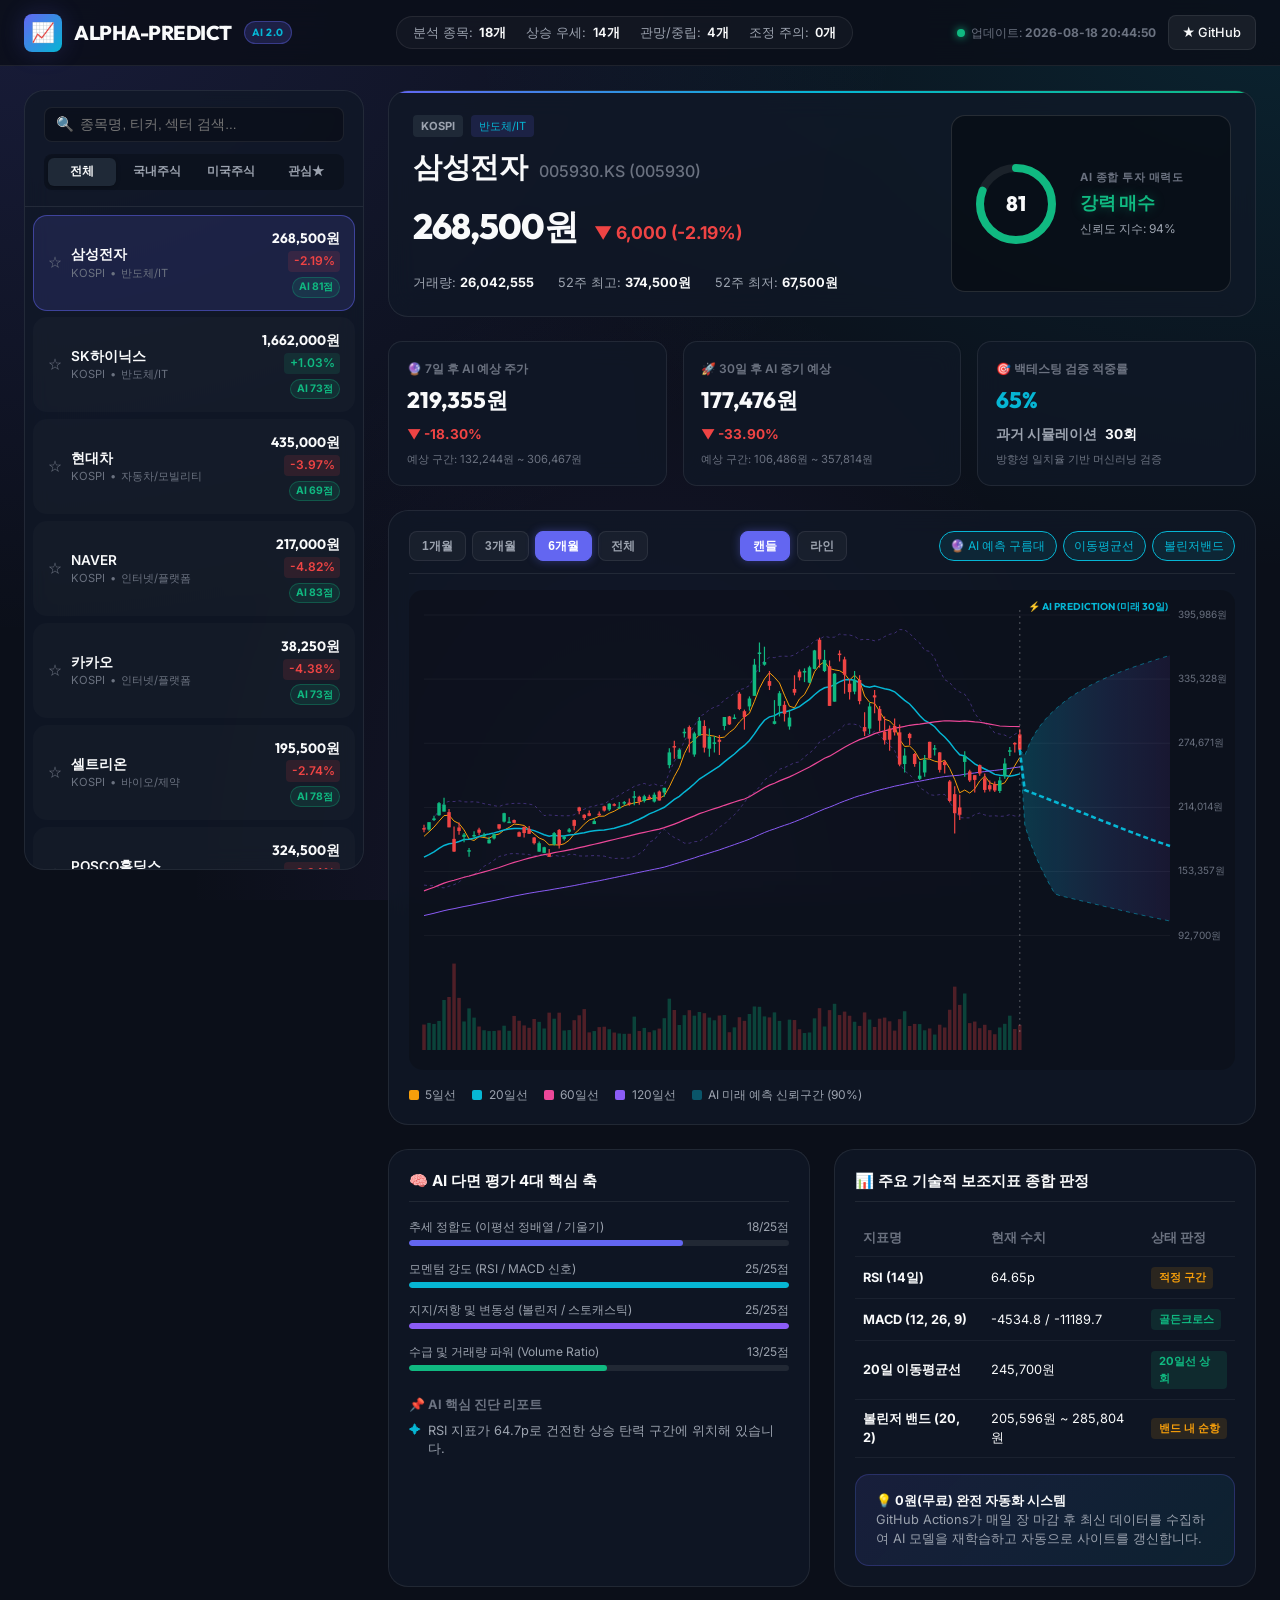
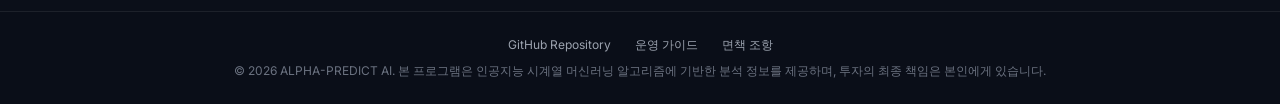
==== 주식예측프로그램/public/index.html @ bfdf91d2 "first commit" ====
<!DOCTYPE html>
<html lang="ko">
<head>
  <meta charset="UTF-8" />
  <meta name="viewport" content="width=device-width, initial-scale=1.0" />
  <title>ALPHA-PREDICT AI | 100% 무료 AI 주가 예측 대시보드</title>
  <meta name="description" content="0원으로 운영되는 인공지능 시계열 머신러닝 및 기술적 지표 융합 주가 예측 웹 플랫폼. 국내 대형주 및 미국 빅테크 종목의 미래 주가 경로와 투자 매력도 스코어를 실시간으로 확인하세요." />
  <meta name="keywords" content="주식예측, AI주식, 머신러닝주가예측, 주식투자, 삼성전자예측, 엔비디아예측, 기술적분석, RSI, MACD" />
  
  <!-- Open Graph Meta -->
  <meta property="og:title" content="ALPHA-PREDICT AI - AI 주가 예측 & 투자 분석 대시보드" />
  <meta property="og:description" content="시계열 머신러닝 알고리즘과 앙상블 기술적 지표로 분석하는 스마트 주가 예측" />
  <meta property="og:type" content="website" />

  <!-- Stylesheet -->
  <link rel="stylesheet" href="css/style.css" />
  <link rel="icon" href="data:image/svg+xml,<svg xmlns=%22http://www.w3.org/2000/svg%22 viewBox=%220 0 100 100%22><text y=%22.9em%22 font-size=%2290%22>📈</text></svg>">
</head>
<body>
  <div class="app-container">
    <!-- Navigation Bar -->
    <header class="navbar">
      <div class="nav-content">
        <a href="#" class="brand-logo">
          <div class="logo-icon">📈</div>
          <span>ALPHA-PREDICT</span>
          <span class="brand-badge">AI 2.0</span>
        </a>

        <!-- Market Overview Bar -->
        <div class="market-ticker-bar">
          <div class="stat-item">
            <span>분석 종목:</span>
            <strong id="statTotalAnalyzed">-개</strong>
          </div>
          <div class="stat-item">
            <span>상승 우세:</span>
            <strong id="statBullishCount" class="stat-bullish">-개</strong>
          </div>
          <div class="stat-item">
            <span>관망/중립:</span>
            <strong id="statNeutralCount" class="stat-neutral">-개</strong>
          </div>
          <div class="stat-item">
            <span>조정 주의:</span>
            <strong id="statBearishCount" class="stat-bearish">-개</strong>
          </div>
        </div>

        <div class="nav-actions">
          <div class="last-updated-badge">
            <span class="live-pulse"></span>
            <span>업데이트: <strong id="lastUpdatedTime">-</strong></span>
          </div>
          <a href="https://github.com" target="_blank" class="btn-github" id="githubLink">
            <span>★ GitHub</span>
          </a>
        </div>
      </div>
    </header>

    <!-- Main Content Area -->
    <main class="main-layout">
      <!-- Left Sidebar: Stock Selector & Watchlist -->
      <aside class="sidebar-panel">
        <div class="sidebar-header">
          <div class="search-wrapper">
            <span class="search-icon">🔍</span>
            <input type="text" id="stockSearchInput" class="search-input" placeholder="종목명, 티커, 섹터 검색..." />
          </div>
          <div class="market-tabs">
            <button class="tab-btn active" data-filter="ALL">전체</button>
            <button class="tab-btn" data-filter="KR">국내주식</button>
            <button class="tab-btn" data-filter="US">미국주식</button>
            <button class="tab-btn" data-filter="FAV">관심★</button>
          </div>
        </div>

        <!-- Stock List Items -->
        <div id="stockListContainer" class="stock-list">
          <div style="text-align:center; padding: 2rem; color: var(--text-muted); font-size: 0.8rem;">
            데이터를 불러오는 중...
          </div>
        </div>
      </aside>

      <!-- Right Main Dashboard Content -->
      <section class="content-area">
        <!-- 1. Stock Hero Card & AI Gauge -->
        <div class="stock-hero-card">
          <div class="hero-main-info">
            <div class="hero-badges">
              <span id="heroMarketTag" class="market-tag">KOSPI</span>
              <span id="heroCategoryTag" class="category-tag">반도체/IT</span>
            </div>
            <div class="hero-title-row">
              <h1 id="heroStockName" class="hero-title">삼성전자</h1>
              <span id="heroTicker" class="hero-ticker">005930.KS</span>
            </div>
            <div class="hero-price-row">
              <span id="heroPrice" class="hero-current-price">-원</span>
              <div id="heroDiff" class="hero-diff-badge bullish">
                <span>▲ 0 (0.00%)</span>
              </div>
            </div>
            <div class="hero-meta-stats">
              <span>거래량: <strong id="heroVol">-</strong></span>
              <span>52주 최고: <strong id="hero52wHigh">-</strong></span>
              <span>52주 최저: <strong id="hero52wLow">-</strong></span>
            </div>
          </div>

          <!-- AI Gauge Score -->
          <div class="hero-ai-score-card">
            <div class="score-circle-wrapper">
              <svg class="score-circle-svg" viewBox="0 0 80 80">
                <circle class="score-circle-bg" cx="40" cy="40" r="36" />
                <circle id="aiScoreCircleVal" class="score-circle-val" cx="40" cy="40" r="36" />
              </svg>
              <span id="aiScoreNumber" class="score-number">-</span>
            </div>
            <div class="ai-signal-info">
              <span class="ai-label">AI 종합 투자 매력도</span>
              <span id="aiSignalBadge" class="ai-signal-badge bullish">분석 중</span>
              <span id="aiConfidenceText" class="ai-confidence-text">신뢰도 지수: -%</span>
            </div>
          </div>
        </div>

        <!-- 2. Future Forecast Cards (7 Days & 30 Days) -->
        <div class="forecast-cards-row">
          <div class="forecast-card">
            <div class="forecast-card-title">
              <span>🔮 7일 후 AI 예상 주가</span>
            </div>
            <div id="forecast7dPrice" class="forecast-price">-</div>
            <div id="forecast7dPct" class="forecast-pct bullish">▲ +0.00%</div>
            <div id="forecast7dRange" class="forecast-range">예상 구간: - ~ -</div>
          </div>

          <div class="forecast-card">
            <div class="forecast-card-title">
              <span>🚀 30일 후 AI 중기 예상</span>
            </div>
            <div id="forecast30dPrice" class="forecast-price">-</div>
            <div id="forecast30dPct" class="forecast-pct bullish">▲ +0.00%</div>
            <div id="forecast30dRange" class="forecast-range">예상 구간: - ~ -</div>
          </div>

          <div class="forecast-card">
            <div class="forecast-card-title">
              <span>🎯 백테스팅 검증 적중률</span>
            </div>
            <div id="backtestAccuracy" class="forecast-price" style="color: var(--accent-cyan);">-</div>
            <div class="forecast-pct" style="color: var(--text-secondary);">
              과거 시뮬레이션 <strong id="backtestTests" style="color:var(--text-primary); margin-left:4px;">-회</strong>
            </div>
            <div class="forecast-range">방향성 일치율 기반 머신러닝 검증</div>
          </div>
        </div>

        <!-- 3. Interactive Chart Panel -->
        <div class="chart-card">
          <div class="chart-toolbar">
            <!-- Time Range -->
            <div class="chart-tool-group">
              <button class="tool-btn range-btn" data-range="1mo">1개월</button>
              <button class="tool-btn range-btn" data-range="3mo">3개월</button>
              <button class="tool-btn range-btn active" data-range="6mo">6개월</button>
              <button class="tool-btn range-btn" data-range="all">전체</button>
            </div>

            <!-- Chart Type (Candle / Line) -->
            <div class="chart-tool-group">
              <button class="tool-btn type-btn active" data-type="candle">캔들</button>
              <button class="tool-btn type-btn" data-type="line">라인</button>
            </div>

            <!-- Overlays -->
            <div class="chart-tool-group">
              <label class="toggle-chip active">
                <input type="checkbox" id="toggleForecast" checked />
                <span>🔮 AI 예측 구름대</span>
              </label>
              <label class="toggle-chip active">
                <input type="checkbox" id="toggleSMA" checked />
                <span>이동평균선</span>
              </label>
              <label class="toggle-chip active">
                <input type="checkbox" id="toggleBollinger" checked />
                <span>볼린저밴드</span>
              </label>
            </div>
          </div>

          <!-- Chart Canvas -->
          <div class="chart-canvas-wrapper">
            <div id="chartTooltip" class="chart-tooltip" style="display:none;"></div>
            <canvas id="mainChartCanvas"></canvas>
          </div>

          <!-- Chart Legend -->
          <div class="chart-legend">
            <div class="legend-item">
              <span class="legend-dot" style="background: #F59E0B;"></span>
              <span>5일선</span>
            </div>
            <div class="legend-item">
              <span class="legend-dot" style="background: #06B6D4;"></span>
              <span>20일선</span>
            </div>
            <div class="legend-item">
              <span class="legend-dot" style="background: #EC4899;"></span>
              <span>60일선</span>
            </div>
            <div class="legend-item">
              <span class="legend-dot" style="background: #8B5CF6;"></span>
              <span>120일선</span>
            </div>
            <div class="legend-item">
              <span class="legend-dot" style="background: rgba(6, 182, 212, 0.4);"></span>
              <span>AI 미래 예측 신뢰구간 (90%)</span>
            </div>
          </div>
        </div>

        <!-- 4. AI Deep Analysis & Indicator Matrix -->
        <div class="analysis-grid">
          <!-- Left: AI Score Breakdown & Key Takeaways -->
          <div class="analysis-card">
            <div class="analysis-card-header">
              <h3 class="analysis-title">
                <span>🧠 AI 다면 평가 4대 핵심 축</span>
              </h3>
            </div>
            
            <div class="score-breakdown-list">
              <div class="score-bar-item">
                <div class="score-bar-labels">
                  <span>추세 정합도 (이평선 정배열 / 기울기)</span>
                  <span id="scoreTrendVal">0/25점</span>
                </div>
                <div class="score-bar-track">
                  <div id="scoreTrendBar" class="score-bar-fill" style="width: 0%;"></div>
                </div>
              </div>

              <div class="score-bar-item">
                <div class="score-bar-labels">
                  <span>모멘텀 강도 (RSI / MACD 신호)</span>
                  <span id="scoreMomentumVal">0/25점</span>
                </div>
                <div class="score-bar-track">
                  <div id="scoreMomentumBar" class="score-bar-fill" style="width: 0%;"></div>
                </div>
              </div>

              <div class="score-bar-item">
                <div class="score-bar-labels">
                  <span>지지/저항 및 변동성 (볼린저 / 스토캐스틱)</span>
                  <span id="scoreSupportVal">0/25점</span>
                </div>
                <div class="score-bar-track">
                  <div id="scoreSupportBar" class="score-bar-fill" style="width: 0%;"></div>
                </div>
              </div>

              <div class="score-bar-item">
                <div class="score-bar-labels">
                  <span>수급 및 거래량 파워 (Volume Ratio)</span>
                  <span id="scoreVolumeVal">0/25점</span>
                </div>
                <div class="score-bar-track">
                  <div id="scoreVolumeBar" class="score-bar-fill" style="width: 0%;"></div>
                </div>
              </div>
            </div>

            <div style="margin-top: 0.5rem;">
              <h4 style="font-size:0.8rem; color:var(--text-muted); margin-bottom:0.5rem;">📌 AI 핵심 진단 리포트</h4>
              <ul id="aiReasonsList" class="reasons-list">
                <li>분석 데이터를 계산 중입니다...</li>
              </ul>
            </div>
          </div>

          <!-- Right: Technical Indicators Matrix -->
          <div class="analysis-card">
            <div class="analysis-card-header">
              <h3 class="analysis-title">
                <span>📊 주요 기술적 보조지표 종합 판정</span>
              </h3>
            </div>

            <table class="indicator-table">
              <thead>
                <tr>
                  <th>지표명</th>
                  <th>현재 수치</th>
                  <th>상태 판정</th>
                </tr>
              </thead>
              <tbody>
                <tr>
                  <td><strong>RSI (14일)</strong></td>
                  <td id="indRsiVal">-</td>
                  <td><span id="indRsiBadge" class="indicator-status-badge neutral">-</span></td>
                </tr>
                <tr>
                  <td><strong>MACD (12, 26, 9)</strong></td>
                  <td id="indMacdVal">-</td>
                  <td><span id="indMacdBadge" class="indicator-status-badge neutral">-</span></td>
                </tr>
                <tr>
                  <td><strong>20일 이동평균선</strong></td>
                  <td id="indSmaVal">-</td>
                  <td><span id="indSmaBadge" class="indicator-status-badge neutral">-</span></td>
                </tr>
                <tr>
                  <td><strong>볼린저 밴드 (20, 2)</strong></td>
                  <td id="indBbVal">-</td>
                  <td><span id="indBbBadge" class="indicator-status-badge neutral">-</span></td>
                </tr>
              </tbody>
            </table>

            <div class="backtest-banner">
              <div class="backtest-text">
                <strong>💡 0원(무료) 완전 자동화 시스템</strong><br />
                GitHub Actions가 매일 장 마감 후 최신 데이터를 수집하여 AI 모델을 재학습하고 자동으로 사이트를 갱신합니다.
              </div>
            </div>
          </div>
        </div>
      </section>
    </main>

    <!-- Footer -->
    <footer class="footer">
      <div class="footer-links">
        <a href="#github">GitHub Repository</a>
        <a href="#guide">운영 가이드</a>
        <a href="#disclaimer">면책 조항</a>
      </div>
      <p>© 2026 ALPHA-PREDICT AI. 본 프로그램은 인공지능 시계열 머신러닝 알고리즘에 기반한 분석 정보를 제공하며, 투자의 최종 책임은 본인에게 있습니다.</p>
    </footer>
  </div>

  <!-- Scripts -->
  <script src="js/chart_engine.js"></script>
  <script src="js/app.js"></script>
</body>
</html>
---- 주식예측프로그램/public/css/style.css ----
/* ==========================================================================
   ALPHA-PREDICT AI: Premium Financial Dark Theme & Glassmorphism Styles
   ========================================================================== */

@import url('https://fonts.googleapis.com/css2?family=Inter:wght@300;400;500;600;700;800&family=Outfit:wght@400;500;600;700;800&display=swap');

:root {
  --bg-main: #0B0F19;
  --bg-card: rgba(17, 24, 39, 0.75);
  --bg-card-hover: rgba(31, 41, 55, 0.85);
  --bg-card-solid: #111827;
  --bg-elevated: #1F2937;
  --bg-glass: rgba(15, 23, 42, 0.65);

  --border-color: rgba(255, 255, 255, 0.08);
  --border-focus: rgba(99, 102, 241, 0.5);
  --border-glass: rgba(255, 255, 255, 0.12);

  --text-primary: #F9FAFB;
  --text-secondary: #9CA3AF;
  --text-muted: #6B7280;

  --accent-primary: #6366F1;
  --accent-purple: #8B5CF6;
  --accent-cyan: #06B6D4;
  
  --color-bullish: #10B981;
  --color-bullish-bg: rgba(16, 185, 129, 0.12);
  --color-bullish-glow: rgba(16, 185, 129, 0.35);

  --color-bearish: #EF4444;
  --color-bearish-bg: rgba(239, 68, 68, 0.12);
  --color-bearish-glow: rgba(239, 68, 68, 0.35);

  --color-neutral: #F59E0B;
  --color-neutral-bg: rgba(245, 158, 11, 0.12);

  --shadow-sm: 0 2px 8px rgba(0, 0, 0, 0.4);
  --shadow-lg: 0 10px 30px -5px rgba(0, 0, 0, 0.7);
  --shadow-glow: 0 0 25px rgba(99, 102, 241, 0.2);

  --radius-sm: 8px;
  --radius-md: 14px;
  --radius-lg: 20px;
  --radius-full: 9999px;

  --font-sans: 'Inter', -apple-system, BlinkMacSystemFont, "Segoe UI", Roboto, sans-serif;
  --font-display: 'Outfit', var(--font-sans);
}

* {
  margin: 0;
  padding: 0;
  box-sizing: border-box;
}

body {
  background-color: var(--bg-main);
  background-image: 
    radial-gradient(at 0% 0%, rgba(99, 102, 241, 0.15) 0px, transparent 50%),
    radial-gradient(at 100% 0%, rgba(6, 182, 212, 0.12) 0px, transparent 45%),
    radial-gradient(at 50% 100%, rgba(139, 92, 246, 0.1) 0px, transparent 50%);
  background-attachment: fixed;
  color: var(--text-primary);
  font-family: var(--font-sans);
  line-height: 1.5;
  min-height: 100vh;
  -webkit-font-smoothing: antialiased;
  overflow-x: hidden;
}

/* Custom Scrollbar */
::-webkit-scrollbar {
  width: 6px;
  height: 6px;
}
::-webkit-scrollbar-track {
  background: var(--bg-main);
}
::-webkit-scrollbar-thumb {
  background: #374151;
  border-radius: 4px;
}
::-webkit-scrollbar-thumb:hover {
  background: #4B5563;
}

/* Layout */
.app-container {
  display: flex;
  flex-direction: column;
  min-height: 100vh;
}

/* Header */
.navbar {
  position: sticky;
  top: 0;
  z-index: 50;
  background: rgba(11, 15, 25, 0.85);
  backdrop-filter: blur(16px);
  border-bottom: 1px solid var(--border-color);
  padding: 0.85rem 1.5rem;
}

.nav-content {
  max-width: 1600px;
  margin: 0 auto;
  display: flex;
  align-items: center;
  justify-content: space-between;
  gap: 1.5rem;
}

.brand-logo {
  display: flex;
  align-items: center;
  gap: 0.75rem;
  text-decoration: none;
  color: var(--text-primary);
  font-family: var(--font-display);
  font-size: 1.25rem;
  font-weight: 800;
  letter-spacing: -0.5px;
}

.logo-icon {
  width: 38px;
  height: 38px;
  background: linear-gradient(135deg, var(--accent-primary), var(--accent-cyan));
  border-radius: var(--radius-sm);
  display: flex;
  align-items: center;
  justify-content: center;
  box-shadow: var(--shadow-glow);
  font-size: 1.2rem;
}

.brand-badge {
  font-size: 0.65rem;
  padding: 0.15rem 0.45rem;
  background: rgba(99, 102, 241, 0.2);
  color: var(--accent-cyan);
  border: 1px solid rgba(99, 102, 241, 0.4);
  border-radius: var(--radius-full);
  text-transform: uppercase;
  font-weight: 700;
  letter-spacing: 0.5px;
}

.market-ticker-bar {
  display: flex;
  align-items: center;
  gap: 1.25rem;
  background: rgba(255, 255, 255, 0.03);
  border: 1px solid var(--border-color);
  border-radius: var(--radius-full);
  padding: 0.35rem 1rem;
  font-size: 0.8rem;
}

.stat-item {
  display: flex;
  align-items: center;
  gap: 0.4rem;
  color: var(--text-secondary);
}
.stat-item strong {
  color: var(--text-primary);
}

.stat-bullish { color: var(--color-bullish); font-weight: 600; }
.stat-neutral { color: var(--color-neutral); font-weight: 600; }
.stat-bearish { color: var(--color-bearish); font-weight: 600; }

.nav-actions {
  display: flex;
  align-items: center;
  gap: 0.75rem;
}

.last-updated-badge {
  font-size: 0.75rem;
  color: var(--text-muted);
  display: flex;
  align-items: center;
  gap: 0.35rem;
}
.live-pulse {
  width: 8px;
  height: 8px;
  background-color: var(--color-bullish);
  border-radius: 50%;
  box-shadow: 0 0 8px var(--color-bullish);
  animation: pulse-glow 2s infinite;
}

@keyframes pulse-glow {
  0% { transform: scale(0.95); opacity: 0.8; }
  50% { transform: scale(1.3); opacity: 1; }
  100% { transform: scale(0.95); opacity: 0.8; }
}

.btn-github {
  display: flex;
  align-items: center;
  gap: 0.4rem;
  padding: 0.45rem 0.85rem;
  background: rgba(255, 255, 255, 0.06);
  border: 1px solid var(--border-color);
  border-radius: var(--radius-sm);
  color: var(--text-primary);
  font-size: 0.8rem;
  font-weight: 500;
  text-decoration: none;
  transition: all 0.2s ease;
}
.btn-github:hover {
  background: rgba(255, 255, 255, 0.12);
  border-color: rgba(255, 255, 255, 0.2);
}

/* Main Dashboard Grid */
.main-layout {
  flex: 1;
  max-width: 1600px;
  width: 100%;
  margin: 0 auto;
  padding: 1.5rem;
  display: grid;
  grid-template-columns: 340px 1fr;
  gap: 1.5rem;
}

/* Sidebar - Stock Selector */
.sidebar-panel {
  background: var(--bg-card);
  backdrop-filter: blur(12px);
  border: 1px solid var(--border-color);
  border-radius: var(--radius-lg);
  display: flex;
  flex-direction: column;
  overflow: hidden;
  height: calc(100vh - 120px);
  position: sticky;
  top: 85px;
}

.sidebar-header {
  padding: 1rem 1.2rem;
  border-bottom: 1px solid var(--border-color);
}

.search-wrapper {
  position: relative;
  margin-bottom: 0.75rem;
}
.search-icon {
  position: absolute;
  left: 0.75rem;
  top: 50%;
  transform: translateY(-50%);
  color: var(--text-muted);
  font-size: 0.9rem;
}
.search-input {
  width: 100%;
  padding: 0.55rem 0.75rem 0.55rem 2.2rem;
  background: rgba(0, 0, 0, 0.3);
  border: 1px solid var(--border-color);
  border-radius: var(--radius-sm);
  color: var(--text-primary);
  font-size: 0.85rem;
  outline: none;
  transition: border-color 0.2s;
}
.search-input:focus {
  border-color: var(--accent-primary);
}

.market-tabs {
  display: flex;
  gap: 0.4rem;
  background: rgba(0, 0, 0, 0.25);
  padding: 0.25rem;
  border-radius: var(--radius-sm);
}
.tab-btn {
  flex: 1;
  padding: 0.35rem 0;
  background: transparent;
  border: none;
  color: var(--text-secondary);
  font-size: 0.75rem;
  font-weight: 600;
  border-radius: 6px;
  cursor: pointer;
  transition: all 0.2s;
}
.tab-btn.active {
  background: var(--bg-elevated);
  color: var(--text-primary);
  box-shadow: 0 1px 4px rgba(0,0,0,0.3);
}

.stock-list {
  flex: 1;
  overflow-y: auto;
  padding: 0.5rem;
  display: flex;
  flex-direction: column;
  gap: 0.4rem;
}

.stock-item {
  display: flex;
  align-items: center;
  justify-content: space-between;
  padding: 0.75rem 0.85rem;
  border-radius: var(--radius-md);
  background: rgba(255, 255, 255, 0.02);
  border: 1px solid transparent;
  cursor: pointer;
  transition: all 0.2s ease;
}
.stock-item:hover {
  background: var(--bg-card-hover);
  border-color: var(--border-color);
}
.stock-item.active {
  background: rgba(99, 102, 241, 0.15);
  border-color: rgba(99, 102, 241, 0.5);
}

.stock-info-left {
  display: flex;
  align-items: center;
  gap: 0.6rem;
}
.fav-btn {
  background: transparent;
  border: none;
  color: var(--text-muted);
  cursor: pointer;
  font-size: 0.9rem;
  transition: color 0.15s;
}
.fav-btn.active {
  color: #FBBF24;
}

.stock-titles {
  display: flex;
  flex-direction: column;
}
.stock-name {
  font-size: 0.85rem;
  font-weight: 600;
  color: var(--text-primary);
}
.stock-meta-sub {
  font-size: 0.7rem;
  color: var(--text-muted);
  display: flex;
  gap: 0.3rem;
}

.stock-info-right {
  display: flex;
  flex-direction: column;
  align-items: flex-end;
  gap: 0.15rem;
}
.stock-price {
  font-size: 0.85rem;
  font-weight: 700;
  font-family: var(--font-display);
}
.stock-change {
  font-size: 0.75rem;
  font-weight: 600;
  padding: 0.1rem 0.35rem;
  border-radius: 4px;
}
.stock-change.bullish {
  color: var(--color-bullish);
  background: var(--color-bullish-bg);
}
.stock-change.bearish {
  color: var(--color-bearish);
  background: var(--color-bearish-bg);
}

.ai-score-pill {
  font-size: 0.65rem;
  font-weight: 700;
  padding: 0.1rem 0.4rem;
  border-radius: var(--radius-full);
  margin-top: 0.15rem;
}
.ai-score-pill.bullish {
  background: var(--color-bullish-bg);
  color: var(--color-bullish);
  border: 1px solid rgba(16, 185, 129, 0.3);
}
.ai-score-pill.neutral {
  background: var(--color-neutral-bg);
  color: var(--color-neutral);
  border: 1px solid rgba(245, 158, 11, 0.3);
}
.ai-score-pill.bearish {
  background: var(--color-bearish-bg);
  color: var(--color-bearish);
  border: 1px solid rgba(239, 68, 68, 0.3);
}

/* Content Area */
.content-area {
  display: flex;
  flex-direction: column;
  gap: 1.5rem;
}

/* Stock Hero Header Card */
.stock-hero-card {
  background: var(--bg-card);
  backdrop-filter: blur(14px);
  border: 1px solid var(--border-color);
  border-radius: var(--radius-lg);
  padding: 1.5rem;
  display: grid;
  grid-template-columns: 1fr auto;
  gap: 1.5rem;
  position: relative;
  overflow: hidden;
}
.stock-hero-card::before {
  content: '';
  position: absolute;
  top: 0;
  left: 0;
  right: 0;
  height: 2px;
  background: linear-gradient(90deg, var(--accent-primary), var(--accent-cyan), var(--color-bullish));
}

.hero-main-info {
  display: flex;
  flex-direction: column;
  gap: 0.5rem;
}
.hero-badges {
  display: flex;
  align-items: center;
  gap: 0.5rem;
}
.market-tag {
  font-size: 0.7rem;
  font-weight: 700;
  padding: 0.15rem 0.5rem;
  background: var(--bg-elevated);
  border-radius: 4px;
  color: var(--text-secondary);
}
.category-tag {
  font-size: 0.7rem;
  padding: 0.15rem 0.5rem;
  background: rgba(99, 102, 241, 0.15);
  color: var(--accent-cyan);
  border-radius: 4px;
}

.hero-title-row {
  display: flex;
  align-items: baseline;
  gap: 0.75rem;
}
.hero-title {
  font-size: 1.8rem;
  font-weight: 800;
  font-family: var(--font-display);
  letter-spacing: -0.5px;
}
.hero-ticker {
  font-size: 1rem;
  color: var(--text-muted);
  font-weight: 500;
}

.hero-price-row {
  display: flex;
  align-items: baseline;
  gap: 1rem;
  margin-top: 0.25rem;
}
.hero-current-price {
  font-size: 2.2rem;
  font-weight: 800;
  font-family: var(--font-display);
  letter-spacing: -1px;
}
.hero-diff-badge {
  font-size: 1.1rem;
  font-weight: 700;
  display: flex;
  align-items: center;
  gap: 0.3rem;
}
.hero-diff-badge.bullish { color: var(--color-bullish); }
.hero-diff-badge.bearish { color: var(--color-bearish); }

.hero-meta-stats {
  display: flex;
  gap: 1.5rem;
  margin-top: 0.75rem;
  font-size: 0.8rem;
  color: var(--text-secondary);
}
.hero-meta-stats span strong {
  color: var(--text-primary);
}

/* AI Score Highlight Gauge */
.hero-ai-score-card {
  display: flex;
  align-items: center;
  gap: 1.5rem;
  background: rgba(0, 0, 0, 0.35);
  border: 1px solid var(--border-glass);
  border-radius: var(--radius-md);
  padding: 1.25rem 1.5rem;
  min-width: 280px;
}

.score-circle-wrapper {
  position: relative;
  width: 80px;
  height: 80px;
  display: flex;
  align-items: center;
  justify-content: center;
}
.score-circle-svg {
  width: 100%;
  height: 100%;
  transform: rotate(-90deg);
}
.score-circle-bg {
  fill: none;
  stroke: rgba(255, 255, 255, 0.08);
  stroke-width: 8;
}
.score-circle-val {
  fill: none;
  stroke: var(--accent-primary);
  stroke-width: 8;
  stroke-linecap: round;
  stroke-dasharray: 226;
  stroke-dashoffset: 50;
  transition: stroke-dashoffset 1s ease, stroke 0.5s;
}
.score-number {
  position: absolute;
  font-size: 1.3rem;
  font-weight: 800;
  font-family: var(--font-display);
}

.ai-signal-info {
  display: flex;
  flex-direction: column;
  gap: 0.25rem;
}
.ai-label {
  font-size: 0.7rem;
  text-transform: uppercase;
  color: var(--text-muted);
  font-weight: 700;
  letter-spacing: 0.5px;
}
.ai-signal-badge {
  font-size: 1.1rem;
  font-weight: 800;
  font-family: var(--font-display);
}
.ai-signal-badge.bullish { color: var(--color-bullish); text-shadow: 0 0 12px var(--color-bullish-glow); }
.ai-signal-badge.neutral { color: var(--color-neutral); }
.ai-signal-badge.bearish { color: var(--color-bearish); text-shadow: 0 0 12px var(--color-bearish-glow); }

.ai-confidence-text {
  font-size: 0.75rem;
  color: var(--text-secondary);
}

/* Prediction Forecast Summary Cards */
.forecast-cards-row {
  display: grid;
  grid-template-columns: repeat(3, 1fr);
  gap: 1rem;
}

.forecast-card {
  background: var(--bg-card);
  backdrop-filter: blur(12px);
  border: 1px solid var(--border-color);
  border-radius: var(--radius-md);
  padding: 1.1rem;
  display: flex;
  flex-direction: column;
  gap: 0.4rem;
  transition: transform 0.2s, border-color 0.2s;
}
.forecast-card:hover {
  transform: translateY(-2px);
  border-color: rgba(99, 102, 241, 0.4);
}

.forecast-card-title {
  font-size: 0.75rem;
  color: var(--text-muted);
  font-weight: 600;
  text-transform: uppercase;
  display: flex;
  align-items: center;
  gap: 0.4rem;
}
.forecast-price {
  font-size: 1.4rem;
  font-weight: 800;
  font-family: var(--font-display);
}
.forecast-pct {
  font-size: 0.85rem;
  font-weight: 700;
  display: flex;
  align-items: center;
  gap: 0.25rem;
}
.forecast-pct.bullish { color: var(--color-bullish); }
.forecast-pct.bearish { color: var(--color-bearish); }
.forecast-range {
  font-size: 0.7rem;
  color: var(--text-muted);
}

/* Interactive Chart Container */
.chart-card {
  background: var(--bg-card);
  backdrop-filter: blur(12px);
  border: 1px solid var(--border-color);
  border-radius: var(--radius-lg);
  padding: 1.25rem;
  display: flex;
  flex-direction: column;
  gap: 1rem;
}

.chart-toolbar {
  display: flex;
  align-items: center;
  justify-content: space-between;
  flex-wrap: wrap;
  gap: 0.75rem;
  padding-bottom: 0.75rem;
  border-bottom: 1px solid var(--border-color);
}

.chart-tool-group {
  display: flex;
  align-items: center;
  gap: 0.4rem;
}

.tool-btn {
  padding: 0.35rem 0.75rem;
  background: rgba(255, 255, 255, 0.04);
  border: 1px solid var(--border-color);
  border-radius: var(--radius-sm);
  color: var(--text-secondary);
  font-size: 0.75rem;
  font-weight: 600;
  cursor: pointer;
  transition: all 0.15s ease;
}
.tool-btn:hover {
  background: rgba(255, 255, 255, 0.08);
  color: var(--text-primary);
}
.tool-btn.active {
  background: var(--accent-primary);
  border-color: var(--accent-primary);
  color: #fff;
  box-shadow: 0 0 10px rgba(99, 102, 241, 0.4);
}

.toggle-chip {
  display: flex;
  align-items: center;
  gap: 0.35rem;
  padding: 0.3rem 0.65rem;
  background: rgba(0, 0, 0, 0.3);
  border: 1px solid var(--border-color);
  border-radius: var(--radius-full);
  color: var(--text-secondary);
  font-size: 0.75rem;
  cursor: pointer;
  user-select: none;
  transition: all 0.2s;
}
.toggle-chip.active {
  border-color: var(--accent-cyan);
  color: var(--accent-cyan);
  background: rgba(6, 182, 212, 0.1);
}
.toggle-chip input {
  display: none;
}

/* Canvas Area */
.chart-canvas-wrapper {
  position: relative;
  width: 100%;
  height: 480px;
  background: rgba(0, 0, 0, 0.2);
  border-radius: var(--radius-md);
  overflow: hidden;
}

#mainChartCanvas {
  width: 100%;
  height: 100%;
  display: block;
}

.chart-tooltip {
  position: absolute;
  top: 15px;
  left: 15px;
  background: rgba(17, 24, 39, 0.9);
  backdrop-filter: blur(8px);
  border: 1px solid var(--border-glass);
  border-radius: var(--radius-sm);
  padding: 0.5rem 0.85rem;
  font-size: 0.75rem;
  pointer-events: none;
  display: flex;
  flex-wrap: wrap;
  gap: 0.75rem;
  color: var(--text-secondary);
  z-index: 10;
}
.chart-tooltip span strong {
  color: var(--text-primary);
}

.chart-legend {
  display: flex;
  flex-wrap: wrap;
  gap: 1rem;
  font-size: 0.75rem;
  color: var(--text-secondary);
}
.legend-item {
  display: flex;
  align-items: center;
  gap: 0.4rem;
}
.legend-dot {
  width: 10px;
  height: 10px;
  border-radius: 2px;
}

/* AI Deep Analysis & Indicator Grid */
.analysis-grid {
  display: grid;
  grid-template-columns: 1fr 1fr;
  gap: 1.5rem;
}

.analysis-card {
  background: var(--bg-card);
  backdrop-filter: blur(12px);
  border: 1px solid var(--border-color);
  border-radius: var(--radius-lg);
  padding: 1.25rem;
  display: flex;
  flex-direction: column;
  gap: 1rem;
}

.analysis-card-header {
  display: flex;
  align-items: center;
  justify-content: space-between;
  padding-bottom: 0.5rem;
  border-bottom: 1px solid var(--border-color);
}
.analysis-title {
  font-size: 0.95rem;
  font-weight: 700;
  display: flex;
  align-items: center;
  gap: 0.5rem;
}

/* Score Breakdown Bars */
.score-breakdown-list {
  display: flex;
  flex-direction: column;
  gap: 0.85rem;
}
.score-bar-item {
  display: flex;
  flex-direction: column;
  gap: 0.25rem;
}
.score-bar-labels {
  display: flex;
  justify-content: space-between;
  font-size: 0.75rem;
  color: var(--text-secondary);
}
.score-bar-track {
  height: 6px;
  background: rgba(255, 255, 255, 0.08);
  border-radius: var(--radius-full);
  overflow: hidden;
}
.score-bar-fill {
  height: 100%;
  border-radius: var(--radius-full);
  transition: width 0.8s ease;
}

/* Key Reasons List */
.reasons-list {
  list-style: none;
  display: flex;
  flex-direction: column;
  gap: 0.6rem;
}
.reasons-list li {
  font-size: 0.8rem;
  color: var(--text-secondary);
  line-height: 1.4;
  padding-left: 1.2rem;
  position: relative;
}
.reasons-list li::before {
  content: "✦";
  position: absolute;
  left: 0;
  color: var(--accent-cyan);
  font-size: 0.75rem;
}

/* Indicators Matrix Table */
.indicator-table {
  width: 100%;
  border-collapse: collapse;
  font-size: 0.8rem;
}
.indicator-table th, .indicator-table td {
  padding: 0.6rem 0.5rem;
  text-align: left;
  border-bottom: 1px solid rgba(255, 255, 255, 0.05);
}
.indicator-table th {
  color: var(--text-muted);
  font-weight: 600;
}
.indicator-status-badge {
  display: inline-block;
  padding: 0.15rem 0.45rem;
  border-radius: 4px;
  font-size: 0.7rem;
  font-weight: 700;
}
.indicator-status-badge.bullish {
  background: var(--color-bullish-bg);
  color: var(--color-bullish);
}
.indicator-status-badge.neutral {
  background: var(--color-neutral-bg);
  color: var(--color-neutral);
}
.indicator-status-badge.bearish {
  background: var(--color-bearish-bg);
  color: var(--color-bearish);
}

/* Backtesting Accuracy Banner */
.backtest-banner {
  background: linear-gradient(135deg, rgba(99, 102, 241, 0.12), rgba(6, 182, 212, 0.08));
  border: 1px solid rgba(99, 102, 241, 0.25);
  border-radius: var(--radius-md);
  padding: 1rem 1.25rem;
  display: flex;
  align-items: center;
  justify-content: space-between;
  gap: 1rem;
}
.backtest-text {
  font-size: 0.8rem;
  color: var(--text-secondary);
}
.backtest-text strong {
  color: var(--text-primary);
}
.backtest-metric {
  display: flex;
  align-items: baseline;
  gap: 0.4rem;
}
.backtest-metric-val {
  font-size: 1.5rem;
  font-weight: 800;
  font-family: var(--font-display);
  color: var(--accent-cyan);
}

/* Footer */
.footer {
  margin-top: auto;
  border-top: 1px solid var(--border-color);
  background: rgba(11, 15, 25, 0.9);
  padding: 1.5rem;
  text-align: center;
  font-size: 0.75rem;
  color: var(--text-muted);
}
.footer-links {
  display: flex;
  justify-content: center;
  gap: 1.5rem;
  margin-bottom: 0.5rem;
}
.footer-links a {
  color: var(--text-secondary);
  text-decoration: none;
  transition: color 0.2s;
}
.footer-links a:hover {
  color: var(--accent-cyan);
}

/* Responsive adjustments */
@media (max-width: 1100px) {
  .main-layout {
    grid-template-columns: 1fr;
  }
  .sidebar-panel {
    height: auto;
    position: static;
  }
  .stock-list {
    max-height: 240px;
  }
  .forecast-cards-row {
    grid-template-columns: 1fr;
  }
  .analysis-grid {
    grid-template-columns: 1fr;
  }
  .stock-hero-card {
    grid-template-columns: 1fr;
  }
}

@media (max-width: 640px) {
  .nav-content {
    flex-direction: column;
    align-items: flex-start;
    gap: 0.75rem;
  }
  .market-ticker-bar {
    width: 100%;
    justify-content: space-between;
  }
  .hero-current-price {
    font-size: 1.8rem;
  }
  .hero-ai-score-card {
    min-width: 100%;
  }
}
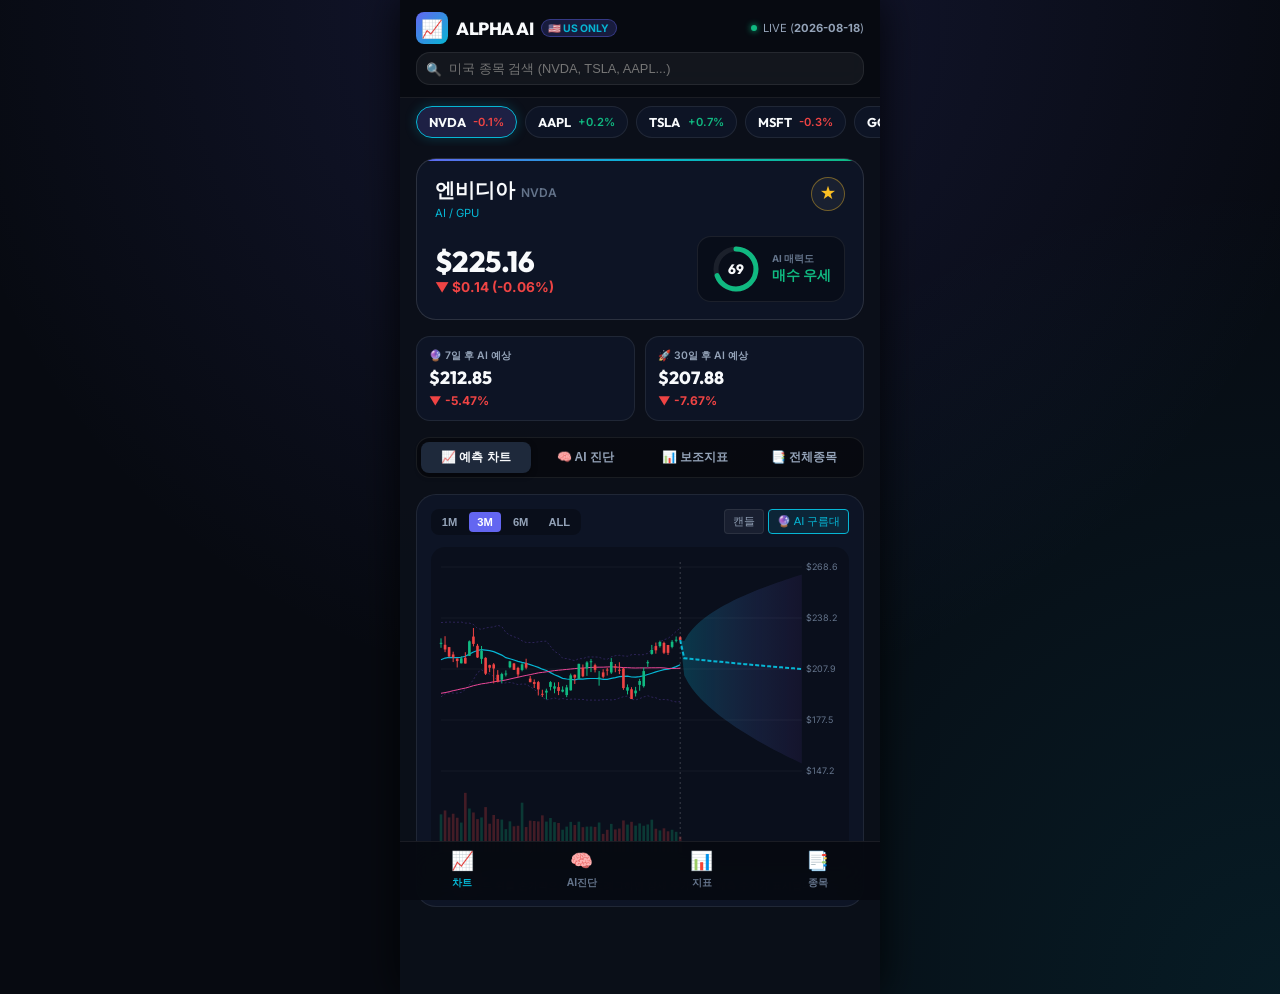
==== commit 124d0586: "feat: 모바일 전용 UI 개편 및 미국 주식 전용 구성 완료" ====
--- a/주식예측프로그램/public/index.html
+++ b/주식예측프로그램/public/index.html
@@ -2,351 +2,265 @@
 <html lang="ko">
 <head>
   <meta charset="UTF-8" />
-  <meta name="viewport" content="width=device-width, initial-scale=1.0" />
-  <title>ALPHA-PREDICT AI | 100% 무료 AI 주가 예측 대시보드</title>
-  <meta name="description" content="0원으로 운영되는 인공지능 시계열 머신러닝 및 기술적 지표 융합 주가 예측 웹 플랫폼. 국내 대형주 및 미국 빅테크 종목의 미래 주가 경로와 투자 매력도 스코어를 실시간으로 확인하세요." />
-  <meta name="keywords" content="주식예측, AI주식, 머신러닝주가예측, 주식투자, 삼성전자예측, 엔비디아예측, 기술적분석, RSI, MACD" />
+  <meta name="viewport" content="width=device-width, initial-scale=1.0, maximum-scale=1.0, user-scalable=no" />
+  <title>ALPHA-PREDICT AI | 모바일 미국 주식 AI 예측</title>
+  <meta name="description" content="0원으로 운영되는 미국 빅테크 및 AI 주식(NVDA, TSLA, AAPL 등) 시계열 머신러닝 주가 예측 모바일 대시보드" />
+  <meta name="theme-color" content="#070A11" />
   
-  <!-- Open Graph Meta -->
-  <meta property="og:title" content="ALPHA-PREDICT AI - AI 주가 예측 & 투자 분석 대시보드" />
-  <meta property="og:description" content="시계열 머신러닝 알고리즘과 앙상블 기술적 지표로 분석하는 스마트 주가 예측" />
-  <meta property="og:type" content="website" />
-
-  <!-- Stylesheet -->
   <link rel="stylesheet" href="css/style.css" />
-  <link rel="icon" href="data:image/svg+xml,<svg xmlns=%22http://www.w3.org/2000/svg%22 viewBox=%220 0 100 100%22><text y=%22.9em%22 font-size=%2290%22>📈</text></svg>">
+  <link rel="icon" href="data:image/svg+xml,<svg xmlns=%22http://www.w3.org/2000/svg%22 viewBox=%220 0 100 100%22><text y=%22.9em%22 font-size=%2290%22>🇺🇸</text></svg>">
 </head>
 <body>
-  <div class="app-container">
-    <!-- Navigation Bar -->
-    <header class="navbar">
-      <div class="nav-content">
-        <a href="#" class="brand-logo">
-          <div class="logo-icon">📈</div>
-          <span>ALPHA-PREDICT</span>
-          <span class="brand-badge">AI 2.0</span>
-        </a>
-
-        <!-- Market Overview Bar -->
-        <div class="market-ticker-bar">
-          <div class="stat-item">
-            <span>분석 종목:</span>
-            <strong id="statTotalAnalyzed">-개</strong>
-          </div>
-          <div class="stat-item">
-            <span>상승 우세:</span>
-            <strong id="statBullishCount" class="stat-bullish">-개</strong>
-          </div>
-          <div class="stat-item">
-            <span>관망/중립:</span>
-            <strong id="statNeutralCount" class="stat-neutral">-개</strong>
-          </div>
-          <div class="stat-item">
-            <span>조정 주의:</span>
-            <strong id="statBearishCount" class="stat-bearish">-개</strong>
-          </div>
-        </div>
-
-        <div class="nav-actions">
-          <div class="last-updated-badge">
-            <span class="live-pulse"></span>
-            <span>업데이트: <strong id="lastUpdatedTime">-</strong></span>
-          </div>
-          <a href="https://github.com" target="_blank" class="btn-github" id="githubLink">
-            <span>★ GitHub</span>
-          </a>
-        </div>
+  <div class="mobile-app-wrapper">
+    <!-- App Header -->
+    <header class="app-header">
+      <div class="header-top-row">
+        <div class="app-brand">
+          <div class="brand-icon">📈</div>
+          <span class="brand-title">ALPHA AI</span>
+          <span class="us-badge">🇺🇸 US ONLY</span>
+        </div>
+        <div class="header-status">
+          <span class="pulse-dot"></span>
+          <span>LIVE (<strong id="lastUpdatedTime">-</strong>)</span>
+        </div>
+      </div>
+
+      <!-- Quick Search -->
+      <div class="search-bar">
+        <span class="search-bar-icon">🔍</span>
+        <input type="text" id="searchInput" placeholder="미국 종목 검색 (NVDA, TSLA, AAPL...)" />
       </div>
     </header>
 
-    <!-- Main Content Area -->
-    <main class="main-layout">
-      <!-- Left Sidebar: Stock Selector & Watchlist -->
-      <aside class="sidebar-panel">
-        <div class="sidebar-header">
-          <div class="search-wrapper">
-            <span class="search-icon">🔍</span>
-            <input type="text" id="stockSearchInput" class="search-input" placeholder="종목명, 티커, 섹터 검색..." />
-          </div>
-          <div class="market-tabs">
-            <button class="tab-btn active" data-filter="ALL">전체</button>
-            <button class="tab-btn" data-filter="KR">국내주식</button>
-            <button class="tab-btn" data-filter="US">미국주식</button>
-            <button class="tab-btn" data-filter="FAV">관심★</button>
-          </div>
-        </div>
-
-        <!-- Stock List Items -->
-        <div id="stockListContainer" class="stock-list">
-          <div style="text-align:center; padding: 2rem; color: var(--text-muted); font-size: 0.8rem;">
-            데이터를 불러오는 중...
-          </div>
-        </div>
-      </aside>
-
-      <!-- Right Main Dashboard Content -->
-      <section class="content-area">
-        <!-- 1. Stock Hero Card & AI Gauge -->
-        <div class="stock-hero-card">
-          <div class="hero-main-info">
-            <div class="hero-badges">
-              <span id="heroMarketTag" class="market-tag">KOSPI</span>
-              <span id="heroCategoryTag" class="category-tag">반도체/IT</span>
-            </div>
-            <div class="hero-title-row">
-              <h1 id="heroStockName" class="hero-title">삼성전자</h1>
-              <span id="heroTicker" class="hero-ticker">005930.KS</span>
-            </div>
-            <div class="hero-price-row">
-              <span id="heroPrice" class="hero-current-price">-원</span>
-              <div id="heroDiff" class="hero-diff-badge bullish">
-                <span>▲ 0 (0.00%)</span>
-              </div>
-            </div>
-            <div class="hero-meta-stats">
-              <span>거래량: <strong id="heroVol">-</strong></span>
-              <span>52주 최고: <strong id="hero52wHigh">-</strong></span>
-              <span>52주 최저: <strong id="hero52wLow">-</strong></span>
-            </div>
-          </div>
-
-          <!-- AI Gauge Score -->
-          <div class="hero-ai-score-card">
-            <div class="score-circle-wrapper">
-              <svg class="score-circle-svg" viewBox="0 0 80 80">
-                <circle class="score-circle-bg" cx="40" cy="40" r="36" />
-                <circle id="aiScoreCircleVal" class="score-circle-val" cx="40" cy="40" r="36" />
+    <!-- Horizontal Swipeable Stock Selector Chips -->
+    <div id="stockChipsContainer" class="stock-chips-container">
+      <!-- Generated via JS -->
+    </div>
+
+    <!-- App Main Content -->
+    <main class="app-content">
+      <!-- 1. Hero Stock Card -->
+      <section class="mobile-hero-card">
+        <div class="hero-top-info">
+          <div class="hero-stock-meta">
+            <div class="hero-name-row">
+              <h2 id="heroStockName" class="hero-stock-name">엔비디아</h2>
+              <span id="heroTickerTag" class="hero-ticker-tag">NVDA</span>
+            </div>
+            <span id="heroCategoryLabel" class="hero-category-label">AI / GPU 반도체</span>
+          </div>
+          <button id="favToggleBtn" class="fav-toggle-btn" title="관심종목">★</button>
+        </div>
+
+        <div class="hero-price-gauge-row">
+          <!-- Price Block -->
+          <div class="price-block">
+            <span id="currentPriceVal" class="current-price-val">$0.00</span>
+            <div id="priceDiffBadge" class="price-diff-badge bullish">
+              <span>▲ +$0.00 (+0.00%)</span>
+            </div>
+          </div>
+
+          <!-- Compact AI Gauge -->
+          <div class="ai-gauge-compact">
+            <div class="gauge-svg-wrap">
+              <svg class="gauge-svg" viewBox="0 0 48 48">
+                <circle class="gauge-bg" cx="24" cy="24" r="20" />
+                <circle id="gaugeValCircle" class="gauge-fill" cx="24" cy="24" r="20" />
               </svg>
-              <span id="aiScoreNumber" class="score-number">-</span>
-            </div>
-            <div class="ai-signal-info">
-              <span class="ai-label">AI 종합 투자 매력도</span>
-              <span id="aiSignalBadge" class="ai-signal-badge bullish">분석 중</span>
-              <span id="aiConfidenceText" class="ai-confidence-text">신뢰도 지수: -%</span>
-            </div>
-          </div>
-        </div>
-
-        <!-- 2. Future Forecast Cards (7 Days & 30 Days) -->
-        <div class="forecast-cards-row">
-          <div class="forecast-card">
-            <div class="forecast-card-title">
-              <span>🔮 7일 후 AI 예상 주가</span>
-            </div>
-            <div id="forecast7dPrice" class="forecast-price">-</div>
-            <div id="forecast7dPct" class="forecast-pct bullish">▲ +0.00%</div>
-            <div id="forecast7dRange" class="forecast-range">예상 구간: - ~ -</div>
-          </div>
-
-          <div class="forecast-card">
-            <div class="forecast-card-title">
-              <span>🚀 30일 후 AI 중기 예상</span>
-            </div>
-            <div id="forecast30dPrice" class="forecast-price">-</div>
-            <div id="forecast30dPct" class="forecast-pct bullish">▲ +0.00%</div>
-            <div id="forecast30dRange" class="forecast-range">예상 구간: - ~ -</div>
-          </div>
-
-          <div class="forecast-card">
-            <div class="forecast-card-title">
-              <span>🎯 백테스팅 검증 적중률</span>
-            </div>
-            <div id="backtestAccuracy" class="forecast-price" style="color: var(--accent-cyan);">-</div>
-            <div class="forecast-pct" style="color: var(--text-secondary);">
-              과거 시뮬레이션 <strong id="backtestTests" style="color:var(--text-primary); margin-left:4px;">-회</strong>
-            </div>
-            <div class="forecast-range">방향성 일치율 기반 머신러닝 검증</div>
-          </div>
-        </div>
-
-        <!-- 3. Interactive Chart Panel -->
-        <div class="chart-card">
-          <div class="chart-toolbar">
-            <!-- Time Range -->
-            <div class="chart-tool-group">
-              <button class="tool-btn range-btn" data-range="1mo">1개월</button>
-              <button class="tool-btn range-btn" data-range="3mo">3개월</button>
-              <button class="tool-btn range-btn active" data-range="6mo">6개월</button>
-              <button class="tool-btn range-btn" data-range="all">전체</button>
-            </div>
-
-            <!-- Chart Type (Candle / Line) -->
-            <div class="chart-tool-group">
-              <button class="tool-btn type-btn active" data-type="candle">캔들</button>
-              <button class="tool-btn type-btn" data-type="line">라인</button>
-            </div>
-
-            <!-- Overlays -->
-            <div class="chart-tool-group">
-              <label class="toggle-chip active">
-                <input type="checkbox" id="toggleForecast" checked />
-                <span>🔮 AI 예측 구름대</span>
-              </label>
-              <label class="toggle-chip active">
-                <input type="checkbox" id="toggleSMA" checked />
-                <span>이동평균선</span>
-              </label>
-              <label class="toggle-chip active">
-                <input type="checkbox" id="toggleBollinger" checked />
-                <span>볼린저밴드</span>
-              </label>
-            </div>
-          </div>
-
-          <!-- Chart Canvas -->
-          <div class="chart-canvas-wrapper">
-            <div id="chartTooltip" class="chart-tooltip" style="display:none;"></div>
+              <span id="gaugeScoreText" class="gauge-text">0</span>
+            </div>
+            <div class="gauge-labels">
+              <span class="gauge-title">AI 매력도</span>
+              <span id="gaugeSignalText" class="gauge-signal bullish">분석 중</span>
+            </div>
+          </div>
+        </div>
+      </section>
+
+      <!-- 2. Quick Forecast 2-Col Grid -->
+      <div class="forecast-grid-mobile">
+        <div class="forecast-mini-card">
+          <span class="mini-card-title">🔮 7일 후 AI 예상</span>
+          <span id="forecast7dPrice" class="mini-card-price">$0.00</span>
+          <span id="forecast7dPct" class="mini-card-pct bullish">▲ +0.0%</span>
+        </div>
+        <div class="forecast-mini-card">
+          <span class="mini-card-title">🚀 30일 후 AI 예상</span>
+          <span id="forecast30dPrice" class="mini-card-price">$0.00</span>
+          <span id="forecast30dPct" class="mini-card-pct bullish">▲ +0.0%</span>
+        </div>
+      </div>
+
+      <!-- Segmented Navigation (Tabs) -->
+      <div class="segmented-nav">
+        <button class="seg-btn active" data-tab="chart">📈 예측 차트</button>
+        <button class="seg-btn" data-tab="analysis">🧠 AI 진단</button>
+        <button class="seg-btn" data-tab="indicators">📊 보조지표</button>
+        <button class="seg-btn" data-tab="list">📑 전체종목</button>
+      </div>
+
+      <!-- Tab 1: Interactive Chart Panel -->
+      <div id="tab-chart" class="tab-panel active">
+        <div class="mobile-chart-card">
+          <div class="chart-controls-row">
+            <div class="range-chips">
+              <button class="r-chip" data-range="1mo">1M</button>
+              <button class="r-chip active" data-range="3mo">3M</button>
+              <button class="r-chip" data-range="6mo">6M</button>
+              <button class="r-chip" data-range="all">ALL</button>
+            </div>
+
+            <div class="type-toggles">
+              <button id="toggleType" class="t-chip">캔들</button>
+              <button id="toggleForecast" class="t-chip active">🔮 AI 구름대</button>
+            </div>
+          </div>
+
+          <!-- Canvas Holder -->
+          <div class="canvas-holder">
+            <div id="touchTooltip" class="touch-tooltip" style="display:none;"></div>
             <canvas id="mainChartCanvas"></canvas>
           </div>
 
-          <!-- Chart Legend -->
-          <div class="chart-legend">
-            <div class="legend-item">
-              <span class="legend-dot" style="background: #F59E0B;"></span>
-              <span>5일선</span>
-            </div>
-            <div class="legend-item">
-              <span class="legend-dot" style="background: #06B6D4;"></span>
-              <span>20일선</span>
-            </div>
-            <div class="legend-item">
-              <span class="legend-dot" style="background: #EC4899;"></span>
-              <span>60일선</span>
-            </div>
-            <div class="legend-item">
-              <span class="legend-dot" style="background: #8B5CF6;"></span>
-              <span>120일선</span>
-            </div>
-            <div class="legend-item">
-              <span class="legend-dot" style="background: rgba(6, 182, 212, 0.4);"></span>
-              <span>AI 미래 예측 신뢰구간 (90%)</span>
-            </div>
-          </div>
-        </div>
-
-        <!-- 4. AI Deep Analysis & Indicator Matrix -->
-        <div class="analysis-grid">
-          <!-- Left: AI Score Breakdown & Key Takeaways -->
-          <div class="analysis-card">
-            <div class="analysis-card-header">
-              <h3 class="analysis-title">
-                <span>🧠 AI 다면 평가 4대 핵심 축</span>
-              </h3>
-            </div>
-            
-            <div class="score-breakdown-list">
-              <div class="score-bar-item">
-                <div class="score-bar-labels">
-                  <span>추세 정합도 (이평선 정배열 / 기울기)</span>
-                  <span id="scoreTrendVal">0/25점</span>
-                </div>
-                <div class="score-bar-track">
-                  <div id="scoreTrendBar" class="score-bar-fill" style="width: 0%;"></div>
-                </div>
-              </div>
-
-              <div class="score-bar-item">
-                <div class="score-bar-labels">
-                  <span>모멘텀 강도 (RSI / MACD 신호)</span>
-                  <span id="scoreMomentumVal">0/25점</span>
-                </div>
-                <div class="score-bar-track">
-                  <div id="scoreMomentumBar" class="score-bar-fill" style="width: 0%;"></div>
-                </div>
-              </div>
-
-              <div class="score-bar-item">
-                <div class="score-bar-labels">
-                  <span>지지/저항 및 변동성 (볼린저 / 스토캐스틱)</span>
-                  <span id="scoreSupportVal">0/25점</span>
-                </div>
-                <div class="score-bar-track">
-                  <div id="scoreSupportBar" class="score-bar-fill" style="width: 0%;"></div>
-                </div>
-              </div>
-
-              <div class="score-bar-item">
-                <div class="score-bar-labels">
-                  <span>수급 및 거래량 파워 (Volume Ratio)</span>
-                  <span id="scoreVolumeVal">0/25점</span>
-                </div>
-                <div class="score-bar-track">
-                  <div id="scoreVolumeBar" class="score-bar-fill" style="width: 0%;"></div>
-                </div>
-              </div>
-            </div>
-
-            <div style="margin-top: 0.5rem;">
-              <h4 style="font-size:0.8rem; color:var(--text-muted); margin-bottom:0.5rem;">📌 AI 핵심 진단 리포트</h4>
-              <ul id="aiReasonsList" class="reasons-list">
-                <li>분석 데이터를 계산 중입니다...</li>
-              </ul>
-            </div>
-          </div>
-
-          <!-- Right: Technical Indicators Matrix -->
-          <div class="analysis-card">
-            <div class="analysis-card-header">
-              <h3 class="analysis-title">
-                <span>📊 주요 기술적 보조지표 종합 판정</span>
-              </h3>
-            </div>
-
-            <table class="indicator-table">
-              <thead>
-                <tr>
-                  <th>지표명</th>
-                  <th>현재 수치</th>
-                  <th>상태 판정</th>
-                </tr>
-              </thead>
-              <tbody>
-                <tr>
-                  <td><strong>RSI (14일)</strong></td>
-                  <td id="indRsiVal">-</td>
-                  <td><span id="indRsiBadge" class="indicator-status-badge neutral">-</span></td>
-                </tr>
-                <tr>
-                  <td><strong>MACD (12, 26, 9)</strong></td>
-                  <td id="indMacdVal">-</td>
-                  <td><span id="indMacdBadge" class="indicator-status-badge neutral">-</span></td>
-                </tr>
-                <tr>
-                  <td><strong>20일 이동평균선</strong></td>
-                  <td id="indSmaVal">-</td>
-                  <td><span id="indSmaBadge" class="indicator-status-badge neutral">-</span></td>
-                </tr>
-                <tr>
-                  <td><strong>볼린저 밴드 (20, 2)</strong></td>
-                  <td id="indBbVal">-</td>
-                  <td><span id="indBbBadge" class="indicator-status-badge neutral">-</span></td>
-                </tr>
-              </tbody>
-            </table>
-
-            <div class="backtest-banner">
-              <div class="backtest-text">
-                <strong>💡 0원(무료) 완전 자동화 시스템</strong><br />
-                GitHub Actions가 매일 장 마감 후 최신 데이터를 수집하여 AI 모델을 재학습하고 자동으로 사이트를 갱신합니다.
-              </div>
-            </div>
-          </div>
-        </div>
-      </section>
+          <div style="font-size: 0.65rem; color: var(--text-dim); text-align: center;">
+            💡 차트 위를 손가락으로 터치 드래그하면 상세 주가와 AI 예측 수치가 표시됩니다.
+          </div>
+        </div>
+      </div>
+
+      <!-- Tab 2: AI Deep Analysis Panel -->
+      <div id="tab-analysis" class="tab-panel">
+        <div class="panel-card">
+          <div class="panel-card-title">
+            <span>🧠 AI 4대 평가 점수 (100점 만점)</span>
+          </div>
+
+          <div style="display: flex; flex-direction: column; gap: 0.6rem;">
+            <div class="score-row">
+              <div class="score-row-labels">
+                <span>추세 정합도 (이평선 정배열)</span>
+                <span id="scoreTrendVal">0/25점</span>
+              </div>
+              <div class="score-track"><div id="scoreTrendBar" class="score-fill" style="width:0%;"></div></div>
+            </div>
+
+            <div class="score-row">
+              <div class="score-row-labels">
+                <span>모멘텀 강도 (RSI / MACD 반등)</span>
+                <span id="scoreMomentumVal">0/25점</span>
+              </div>
+              <div class="score-track"><div id="scoreMomentumBar" class="score-fill" style="width:0%;"></div></div>
+            </div>
+
+            <div class="score-row">
+              <div class="score-row-labels">
+                <span>지지/저항 (볼린저 밴드 / 스토캐스틱)</span>
+                <span id="scoreSupportVal">0/25점</span>
+              </div>
+              <div class="score-track"><div id="scoreSupportBar" class="score-fill" style="width:0%;"></div></div>
+            </div>
+
+            <div class="score-row">
+              <div class="score-row-labels">
+                <span>수급 파워 (Volume Ratio)</span>
+                <span id="scoreVolumeVal">0/25점</span>
+              </div>
+              <div class="score-track"><div id="scoreVolumeBar" class="score-fill" style="width:0%;"></div></div>
+            </div>
+          </div>
+        </div>
+
+        <div class="panel-card">
+          <div class="panel-card-title">
+            <span>📌 AI 실시간 종합 리포트</span>
+          </div>
+          <ul id="aiTakeawaysList" class="ai-takeaways">
+            <li>분석 계산 중...</li>
+          </ul>
+        </div>
+      </div>
+
+      <!-- Tab 3: Technical Indicators Matrix -->
+      <div id="tab-indicators" class="tab-panel">
+        <div class="panel-card">
+          <div class="panel-card-title">
+            <span>📊 기술적 지표 진단 표</span>
+          </div>
+
+          <table class="mobile-table">
+            <thead>
+              <tr>
+                <th>지표</th>
+                <th>현재값</th>
+                <th>상태</th>
+              </tr>
+            </thead>
+            <tbody>
+              <tr>
+                <td><strong>RSI (14)</strong></td>
+                <td id="indRsiVal">-</td>
+                <td><span id="indRsiBadge" class="badge-status neutral">-</span></td>
+              </tr>
+              <tr>
+                <td><strong>MACD</strong></td>
+                <td id="indMacdVal">-</td>
+                <td><span id="indMacdBadge" class="badge-status neutral">-</span></td>
+              </tr>
+              <tr>
+                <td><strong>20일선</strong></td>
+                <td id="indSmaVal">-</td>
+                <td><span id="indSmaBadge" class="badge-status neutral">-</span></td>
+              </tr>
+              <tr>
+                <td><strong>볼린저</strong></td>
+                <td id="indBbVal">-</td>
+                <td><span id="indBbBadge" class="badge-status neutral">-</span></td>
+              </tr>
+            </tbody>
+          </table>
+        </div>
+
+        <div class="panel-card" style="background: rgba(99, 102, 241, 0.1); border-color: rgba(99, 102, 241, 0.3);">
+          <div style="font-size:0.75rem; color: var(--text-sub);">
+            🎯 과거 7일 후 예측 적중률: <strong id="backtestAccuracy" style="color:var(--accent-cyan); font-size:0.9rem;">-</strong>
+          </div>
+        </div>
+      </div>
+
+      <!-- Tab 4: All US Stocks List -->
+      <div id="tab-list" class="tab-panel">
+        <div class="panel-card-title" style="margin-bottom:0.4rem; font-size:0.8rem;">
+          <span>🇺🇸 미국 주요 종목 순위</span>
+        </div>
+        <div id="allStocksListContainer" class="all-stocks-list">
+          <!-- Generated via JS -->
+        </div>
+      </div>
     </main>
 
-    <!-- Footer -->
-    <footer class="footer">
-      <div class="footer-links">
-        <a href="#github">GitHub Repository</a>
-        <a href="#guide">운영 가이드</a>
-        <a href="#disclaimer">면책 조항</a>
-      </div>
-      <p>© 2026 ALPHA-PREDICT AI. 본 프로그램은 인공지능 시계열 머신러닝 알고리즘에 기반한 분석 정보를 제공하며, 투자의 최종 책임은 본인에게 있습니다.</p>
-    </footer>
+    <!-- Fixed Bottom Navigation Bar -->
+    <nav class="bottom-nav">
+      <button class="nav-tab-item active" data-target="chart">
+        <span class="nav-tab-icon">📈</span>
+        <span>차트</span>
+      </button>
+      <button class="nav-tab-item" data-target="analysis">
+        <span class="nav-tab-icon">🧠</span>
+        <span>AI진단</span>
+      </button>
+      <button class="nav-tab-item" data-target="indicators">
+        <span class="nav-tab-icon">📊</span>
+        <span>지표</span>
+      </button>
+      <button class="nav-tab-item" data-target="list">
+        <span class="nav-tab-icon">📑</span>
+        <span>종목</span>
+      </button>
+    </nav>
   </div>
 
-  <!-- Scripts -->
   <script src="js/chart_engine.js"></script>
   <script src="js/app.js"></script>
 </body>
--- a/주식예측프로그램/public/css/style.css
+++ b/주식예측프로그램/public/css/style.css
@@ -1,43 +1,33 @@
 /* ==========================================================================
-   ALPHA-PREDICT AI: Premium Financial Dark Theme & Glassmorphism Styles
+   ALPHA-PREDICT AI: Mobile-First Premium App Theme (US Stocks Exclusive)
    ========================================================================== */
 
-@import url('https://fonts.googleapis.com/css2?family=Inter:wght@300;400;500;600;700;800&family=Outfit:wght@400;500;600;700;800&display=swap');
+@import url('https://fonts.googleapis.com/css2?family=Inter:wght@400;500;600;700;800&family=Outfit:wght@500;600;700;800&display=swap');
 
 :root {
-  --bg-main: #0B0F19;
-  --bg-card: rgba(17, 24, 39, 0.75);
-  --bg-card-hover: rgba(31, 41, 55, 0.85);
-  --bg-card-solid: #111827;
-  --bg-elevated: #1F2937;
-  --bg-glass: rgba(15, 23, 42, 0.65);
+  --bg-app: #070A11;
+  --bg-card: rgba(15, 23, 42, 0.75);
+  --bg-card-elevated: #1E293B;
+  --bg-glass: rgba(30, 41, 59, 0.5);
 
   --border-color: rgba(255, 255, 255, 0.08);
-  --border-focus: rgba(99, 102, 241, 0.5);
+  --border-active: #6366F1;
   --border-glass: rgba(255, 255, 255, 0.12);
 
-  --text-primary: #F9FAFB;
-  --text-secondary: #9CA3AF;
-  --text-muted: #6B7280;
-
-  --accent-primary: #6366F1;
+  --text-main: #F8FAFC;
+  --text-sub: #94A3B8;
+  --text-dim: #64748B;
+
+  --accent-blue: #6366F1;
   --accent-purple: #8B5CF6;
   --accent-cyan: #06B6D4;
-  
-  --color-bullish: #10B981;
-  --color-bullish-bg: rgba(16, 185, 129, 0.12);
-  --color-bullish-glow: rgba(16, 185, 129, 0.35);
-
-  --color-bearish: #EF4444;
-  --color-bearish-bg: rgba(239, 68, 68, 0.12);
-  --color-bearish-glow: rgba(239, 68, 68, 0.35);
-
-  --color-neutral: #F59E0B;
-  --color-neutral-bg: rgba(245, 158, 11, 0.12);
-
-  --shadow-sm: 0 2px 8px rgba(0, 0, 0, 0.4);
-  --shadow-lg: 0 10px 30px -5px rgba(0, 0, 0, 0.7);
-  --shadow-glow: 0 0 25px rgba(99, 102, 241, 0.2);
+
+  --bullish: #10B981;
+  --bullish-bg: rgba(16, 185, 129, 0.12);
+  --bearish: #EF4444;
+  --bearish-bg: rgba(239, 68, 68, 0.12);
+  --neutral: #F59E0B;
+  --neutral-bg: rgba(245, 158, 11, 0.12);
 
   --radius-sm: 8px;
   --radius-md: 14px;
@@ -52,936 +42,646 @@
   margin: 0;
   padding: 0;
   box-sizing: border-box;
+  -webkit-tap-highlight-color: transparent;
 }
 
 body {
-  background-color: var(--bg-main);
+  background-color: var(--bg-app);
   background-image: 
-    radial-gradient(at 0% 0%, rgba(99, 102, 241, 0.15) 0px, transparent 50%),
-    radial-gradient(at 100% 0%, rgba(6, 182, 212, 0.12) 0px, transparent 45%),
-    radial-gradient(at 50% 100%, rgba(139, 92, 246, 0.1) 0px, transparent 50%);
-  background-attachment: fixed;
-  color: var(--text-primary);
+    radial-gradient(circle at 50% 0%, rgba(99, 102, 241, 0.15) 0%, transparent 60%),
+    radial-gradient(circle at 100% 100%, rgba(6, 182, 212, 0.1) 0%, transparent 50%);
+  color: var(--text-main);
   font-family: var(--font-sans);
-  line-height: 1.5;
   min-height: 100vh;
-  -webkit-font-smoothing: antialiased;
+  display: flex;
+  justify-content: center;
   overflow-x: hidden;
 }
 
-/* Custom Scrollbar */
-::-webkit-scrollbar {
-  width: 6px;
-  height: 6px;
-}
-::-webkit-scrollbar-track {
-  background: var(--bg-main);
-}
-::-webkit-scrollbar-thumb {
-  background: #374151;
-  border-radius: 4px;
-}
-::-webkit-scrollbar-thumb:hover {
-  background: #4B5563;
-}
-
-/* Layout */
-.app-container {
-  display: flex;
-  flex-direction: column;
+/* Mobile Screen Container (Native App Feel) */
+.mobile-app-wrapper {
+  width: 100%;
+  max-width: 480px;
   min-height: 100vh;
-}
-
-/* Header */
-.navbar {
+  background: rgba(11, 15, 25, 0.95);
+  display: flex;
+  flex-direction: column;
+  box-shadow: 0 0 40px rgba(0, 0, 0, 0.8);
+  position: relative;
+  padding-bottom: 75px; /* Bottom Nav space */
+}
+
+/* Mobile App Header */
+.app-header {
   position: sticky;
   top: 0;
   z-index: 50;
-  background: rgba(11, 15, 25, 0.85);
+  background: rgba(7, 10, 17, 0.9);
   backdrop-filter: blur(16px);
   border-bottom: 1px solid var(--border-color);
-  padding: 0.85rem 1.5rem;
-}
-
-.nav-content {
-  max-width: 1600px;
-  margin: 0 auto;
+  padding: 0.75rem 1rem;
+  display: flex;
+  flex-direction: column;
+  gap: 0.5rem;
+}
+
+.header-top-row {
   display: flex;
   align-items: center;
   justify-content: space-between;
-  gap: 1.5rem;
-}
-
-.brand-logo {
-  display: flex;
-  align-items: center;
-  gap: 0.75rem;
-  text-decoration: none;
-  color: var(--text-primary);
+}
+
+.app-brand {
+  display: flex;
+  align-items: center;
+  gap: 0.5rem;
+}
+.brand-icon {
+  width: 32px;
+  height: 32px;
+  background: linear-gradient(135deg, var(--accent-blue), var(--accent-cyan));
+  border-radius: var(--radius-sm);
+  display: flex;
+  align-items: center;
+  justify-content: center;
+  font-size: 1.1rem;
+}
+.brand-title {
   font-family: var(--font-display);
-  font-size: 1.25rem;
+  font-size: 1.1rem;
   font-weight: 800;
   letter-spacing: -0.5px;
 }
-
-.logo-icon {
-  width: 38px;
-  height: 38px;
-  background: linear-gradient(135deg, var(--accent-primary), var(--accent-cyan));
-  border-radius: var(--radius-sm);
-  display: flex;
-  align-items: center;
-  justify-content: center;
-  box-shadow: var(--shadow-glow);
-  font-size: 1.2rem;
-}
-
-.brand-badge {
+.us-badge {
   font-size: 0.65rem;
-  padding: 0.15rem 0.45rem;
+  padding: 0.1rem 0.4rem;
   background: rgba(99, 102, 241, 0.2);
   color: var(--accent-cyan);
   border: 1px solid rgba(99, 102, 241, 0.4);
   border-radius: var(--radius-full);
-  text-transform: uppercase;
   font-weight: 700;
-  letter-spacing: 0.5px;
-}
-
-.market-ticker-bar {
-  display: flex;
-  align-items: center;
-  gap: 1.25rem;
-  background: rgba(255, 255, 255, 0.03);
-  border: 1px solid var(--border-color);
-  border-radius: var(--radius-full);
-  padding: 0.35rem 1rem;
+}
+
+.header-status {
+  display: flex;
+  align-items: center;
+  gap: 0.35rem;
+  font-size: 0.7rem;
+  color: var(--text-sub);
+}
+.pulse-dot {
+  width: 6px;
+  height: 6px;
+  background: var(--bullish);
+  border-radius: 50%;
+  box-shadow: 0 0 6px var(--bullish);
+  animation: pulse 2s infinite;
+}
+@keyframes pulse {
+  0% { transform: scale(0.9); opacity: 0.8; }
+  50% { transform: scale(1.3); opacity: 1; }
+  100% { transform: scale(0.9); opacity: 0.8; }
+}
+
+/* Search & Quick Chips */
+.search-bar {
+  position: relative;
+  width: 100%;
+}
+.search-bar input {
+  width: 100%;
+  padding: 0.5rem 0.75rem 0.5rem 2rem;
+  background: rgba(255, 255, 255, 0.05);
+  border: 1px solid var(--border-color);
+  border-radius: var(--radius-md);
+  color: var(--text-main);
   font-size: 0.8rem;
-}
-
-.stat-item {
-  display: flex;
-  align-items: center;
-  gap: 0.4rem;
-  color: var(--text-secondary);
-}
-.stat-item strong {
-  color: var(--text-primary);
-}
-
-.stat-bullish { color: var(--color-bullish); font-weight: 600; }
-.stat-neutral { color: var(--color-neutral); font-weight: 600; }
-.stat-bearish { color: var(--color-bearish); font-weight: 600; }
-
-.nav-actions {
-  display: flex;
-  align-items: center;
-  gap: 0.75rem;
-}
-
-.last-updated-badge {
-  font-size: 0.75rem;
-  color: var(--text-muted);
-  display: flex;
-  align-items: center;
-  gap: 0.35rem;
-}
-.live-pulse {
-  width: 8px;
-  height: 8px;
-  background-color: var(--color-bullish);
-  border-radius: 50%;
-  box-shadow: 0 0 8px var(--color-bullish);
-  animation: pulse-glow 2s infinite;
-}
-
-@keyframes pulse-glow {
-  0% { transform: scale(0.95); opacity: 0.8; }
-  50% { transform: scale(1.3); opacity: 1; }
-  100% { transform: scale(0.95); opacity: 0.8; }
-}
-
-.btn-github {
-  display: flex;
-  align-items: center;
-  gap: 0.4rem;
-  padding: 0.45rem 0.85rem;
-  background: rgba(255, 255, 255, 0.06);
-  border: 1px solid var(--border-color);
-  border-radius: var(--radius-sm);
-  color: var(--text-primary);
-  font-size: 0.8rem;
-  font-weight: 500;
-  text-decoration: none;
-  transition: all 0.2s ease;
-}
-.btn-github:hover {
-  background: rgba(255, 255, 255, 0.12);
-  border-color: rgba(255, 255, 255, 0.2);
-}
-
-/* Main Dashboard Grid */
-.main-layout {
-  flex: 1;
-  max-width: 1600px;
-  width: 100%;
-  margin: 0 auto;
-  padding: 1.5rem;
-  display: grid;
-  grid-template-columns: 340px 1fr;
-  gap: 1.5rem;
-}
-
-/* Sidebar - Stock Selector */
-.sidebar-panel {
-  background: var(--bg-card);
-  backdrop-filter: blur(12px);
-  border: 1px solid var(--border-color);
-  border-radius: var(--radius-lg);
-  display: flex;
-  flex-direction: column;
-  overflow: hidden;
-  height: calc(100vh - 120px);
-  position: sticky;
-  top: 85px;
-}
-
-.sidebar-header {
-  padding: 1rem 1.2rem;
-  border-bottom: 1px solid var(--border-color);
-}
-
-.search-wrapper {
-  position: relative;
-  margin-bottom: 0.75rem;
-}
-.search-icon {
+  outline: none;
+}
+.search-bar input:focus {
+  border-color: var(--accent-blue);
+}
+.search-bar-icon {
   position: absolute;
-  left: 0.75rem;
+  left: 0.65rem;
   top: 50%;
   transform: translateY(-50%);
-  color: var(--text-muted);
-  font-size: 0.9rem;
-}
-.search-input {
-  width: 100%;
-  padding: 0.55rem 0.75rem 0.55rem 2.2rem;
-  background: rgba(0, 0, 0, 0.3);
-  border: 1px solid var(--border-color);
-  border-radius: var(--radius-sm);
-  color: var(--text-primary);
-  font-size: 0.85rem;
-  outline: none;
-  transition: border-color 0.2s;
-}
-.search-input:focus {
-  border-color: var(--accent-primary);
-}
-
-.market-tabs {
-  display: flex;
-  gap: 0.4rem;
-  background: rgba(0, 0, 0, 0.25);
-  padding: 0.25rem;
-  border-radius: var(--radius-sm);
-}
-.tab-btn {
-  flex: 1;
-  padding: 0.35rem 0;
-  background: transparent;
-  border: none;
-  color: var(--text-secondary);
-  font-size: 0.75rem;
-  font-weight: 600;
-  border-radius: 6px;
-  cursor: pointer;
-  transition: all 0.2s;
-}
-.tab-btn.active {
-  background: var(--bg-elevated);
-  color: var(--text-primary);
-  box-shadow: 0 1px 4px rgba(0,0,0,0.3);
-}
-
-.stock-list {
-  flex: 1;
-  overflow-y: auto;
-  padding: 0.5rem;
-  display: flex;
-  flex-direction: column;
-  gap: 0.4rem;
-}
-
-.stock-item {
-  display: flex;
-  align-items: center;
-  justify-content: space-between;
-  padding: 0.75rem 0.85rem;
-  border-radius: var(--radius-md);
-  background: rgba(255, 255, 255, 0.02);
-  border: 1px solid transparent;
+  color: var(--text-dim);
+  font-size: 0.8rem;
+}
+
+/* Horizontal Stock Selector (Swipeable Chips) */
+.stock-chips-container {
+  display: flex;
+  gap: 0.5rem;
+  overflow-x: auto;
+  padding: 0.5rem 1rem;
+  scrollbar-width: none; /* Firefox */
+}
+.stock-chips-container::-webkit-scrollbar {
+  display: none; /* Chrome/Safari */
+}
+
+.stock-chip {
+  flex-shrink: 0;
+  display: flex;
+  align-items: center;
+  gap: 0.45rem;
+  padding: 0.45rem 0.75rem;
+  background: var(--bg-card);
+  border: 1px solid var(--border-color);
+  border-radius: var(--radius-full);
   cursor: pointer;
   transition: all 0.2s ease;
 }
-.stock-item:hover {
-  background: var(--bg-card-hover);
-  border-color: var(--border-color);
-}
-.stock-item.active {
-  background: rgba(99, 102, 241, 0.15);
-  border-color: rgba(99, 102, 241, 0.5);
-}
-
-.stock-info-left {
-  display: flex;
-  align-items: center;
-  gap: 0.6rem;
-}
-.fav-btn {
-  background: transparent;
-  border: none;
-  color: var(--text-muted);
-  cursor: pointer;
-  font-size: 0.9rem;
-  transition: color 0.15s;
-}
-.fav-btn.active {
-  color: #FBBF24;
-}
-
-.stock-titles {
-  display: flex;
-  flex-direction: column;
-}
-.stock-name {
-  font-size: 0.85rem;
+.stock-chip.active {
+  background: rgba(99, 102, 241, 0.2);
+  border-color: var(--accent-cyan);
+  box-shadow: 0 0 12px rgba(6, 182, 212, 0.25);
+}
+.chip-ticker {
+  font-family: var(--font-display);
+  font-size: 0.8rem;
+  font-weight: 700;
+}
+.chip-change {
+  font-size: 0.7rem;
   font-weight: 600;
-  color: var(--text-primary);
-}
-.stock-meta-sub {
-  font-size: 0.7rem;
-  color: var(--text-muted);
-  display: flex;
-  gap: 0.3rem;
-}
-
-.stock-info-right {
-  display: flex;
-  flex-direction: column;
-  align-items: flex-end;
-  gap: 0.15rem;
-}
-.stock-price {
-  font-size: 0.85rem;
-  font-weight: 700;
-  font-family: var(--font-display);
-}
-.stock-change {
-  font-size: 0.75rem;
-  font-weight: 600;
-  padding: 0.1rem 0.35rem;
-  border-radius: 4px;
-}
-.stock-change.bullish {
-  color: var(--color-bullish);
-  background: var(--color-bullish-bg);
-}
-.stock-change.bearish {
-  color: var(--color-bearish);
-  background: var(--color-bearish-bg);
-}
-
-.ai-score-pill {
-  font-size: 0.65rem;
-  font-weight: 700;
-  padding: 0.1rem 0.4rem;
-  border-radius: var(--radius-full);
-  margin-top: 0.15rem;
-}
-.ai-score-pill.bullish {
-  background: var(--color-bullish-bg);
-  color: var(--color-bullish);
-  border: 1px solid rgba(16, 185, 129, 0.3);
-}
-.ai-score-pill.neutral {
-  background: var(--color-neutral-bg);
-  color: var(--color-neutral);
-  border: 1px solid rgba(245, 158, 11, 0.3);
-}
-.ai-score-pill.bearish {
-  background: var(--color-bearish-bg);
-  color: var(--color-bearish);
-  border: 1px solid rgba(239, 68, 68, 0.3);
-}
-
-/* Content Area */
-.content-area {
-  display: flex;
-  flex-direction: column;
-  gap: 1.5rem;
-}
-
-/* Stock Hero Header Card */
-.stock-hero-card {
+}
+.chip-change.bullish { color: var(--bullish); }
+.chip-change.bearish { color: var(--bearish); }
+
+/* Main Content Area */
+.app-content {
+  padding: 0.75rem 1rem;
+  display: flex;
+  flex-direction: column;
+  gap: 1rem;
+}
+
+/* Stock Hero Card */
+.mobile-hero-card {
   background: var(--bg-card);
   backdrop-filter: blur(14px);
-  border: 1px solid var(--border-color);
+  border: 1px solid var(--border-glass);
   border-radius: var(--radius-lg);
-  padding: 1.5rem;
-  display: grid;
-  grid-template-columns: 1fr auto;
-  gap: 1.5rem;
+  padding: 1.1rem;
+  display: flex;
+  flex-direction: column;
+  gap: 0.75rem;
   position: relative;
   overflow: hidden;
 }
-.stock-hero-card::before {
+.mobile-hero-card::before {
   content: '';
   position: absolute;
   top: 0;
   left: 0;
   right: 0;
   height: 2px;
-  background: linear-gradient(90deg, var(--accent-primary), var(--accent-cyan), var(--color-bullish));
-}
-
-.hero-main-info {
-  display: flex;
-  flex-direction: column;
-  gap: 0.5rem;
-}
-.hero-badges {
-  display: flex;
-  align-items: center;
-  gap: 0.5rem;
-}
-.market-tag {
+  background: linear-gradient(90deg, var(--accent-blue), var(--accent-cyan), var(--bullish));
+}
+
+.hero-top-info {
+  display: flex;
+  justify-content: space-between;
+  align-items: flex-start;
+}
+.hero-stock-meta {
+  display: flex;
+  flex-direction: column;
+}
+.hero-name-row {
+  display: flex;
+  align-items: baseline;
+  gap: 0.4rem;
+}
+.hero-stock-name {
+  font-size: 1.25rem;
+  font-weight: 800;
+  font-family: var(--font-display);
+}
+.hero-ticker-tag {
+  font-size: 0.75rem;
+  color: var(--text-dim);
+  font-weight: 600;
+}
+.hero-category-label {
   font-size: 0.7rem;
-  font-weight: 700;
-  padding: 0.15rem 0.5rem;
-  background: var(--bg-elevated);
-  border-radius: 4px;
-  color: var(--text-secondary);
-}
-.category-tag {
-  font-size: 0.7rem;
-  padding: 0.15rem 0.5rem;
-  background: rgba(99, 102, 241, 0.15);
   color: var(--accent-cyan);
-  border-radius: 4px;
-}
-
-.hero-title-row {
-  display: flex;
-  align-items: baseline;
-  gap: 0.75rem;
-}
-.hero-title {
+  margin-top: 0.1rem;
+}
+
+.fav-toggle-btn {
+  background: rgba(255, 255, 255, 0.05);
+  border: 1px solid var(--border-color);
+  width: 34px;
+  height: 34px;
+  border-radius: 50%;
+  color: var(--text-dim);
+  font-size: 1rem;
+  display: flex;
+  align-items: center;
+  justify-content: center;
+  cursor: pointer;
+}
+.fav-toggle-btn.active {
+  color: #FBBF24;
+  border-color: rgba(251, 191, 36, 0.4);
+}
+
+.hero-price-gauge-row {
+  display: flex;
+  justify-content: space-between;
+  align-items: center;
+  padding-top: 0.25rem;
+}
+
+.price-block {
+  display: flex;
+  flex-direction: column;
+}
+.current-price-val {
   font-size: 1.8rem;
   font-weight: 800;
   font-family: var(--font-display);
   letter-spacing: -0.5px;
 }
-.hero-ticker {
-  font-size: 1rem;
-  color: var(--text-muted);
-  font-weight: 500;
-}
-
-.hero-price-row {
-  display: flex;
-  align-items: baseline;
-  gap: 1rem;
-  margin-top: 0.25rem;
-}
-.hero-current-price {
-  font-size: 2.2rem;
+.price-diff-badge {
+  font-size: 0.85rem;
+  font-weight: 700;
+  display: flex;
+  align-items: center;
+  gap: 0.2rem;
+}
+.price-diff-badge.bullish { color: var(--bullish); }
+.price-diff-badge.bearish { color: var(--bearish); }
+
+/* Compact AI Score Gauge */
+.ai-gauge-compact {
+  display: flex;
+  align-items: center;
+  gap: 0.75rem;
+  background: rgba(0, 0, 0, 0.3);
+  padding: 0.5rem 0.85rem;
+  border-radius: var(--radius-md);
+  border: 1px solid var(--border-color);
+}
+.gauge-svg-wrap {
+  position: relative;
+  width: 48px;
+  height: 48px;
+}
+.gauge-svg {
+  width: 100%;
+  height: 100%;
+  transform: rotate(-90deg);
+}
+.gauge-bg {
+  fill: none;
+  stroke: rgba(255, 255, 255, 0.08);
+  stroke-width: 5;
+}
+.gauge-fill {
+  fill: none;
+  stroke: var(--accent-cyan);
+  stroke-width: 5;
+  stroke-linecap: round;
+  stroke-dasharray: 126;
+  stroke-dashoffset: 30;
+  transition: stroke-dashoffset 0.8s ease, stroke 0.4s;
+}
+.gauge-text {
+  position: absolute;
+  top: 50%;
+  left: 50%;
+  transform: translate(-50%, -50%);
+  font-size: 0.85rem;
   font-weight: 800;
   font-family: var(--font-display);
-  letter-spacing: -1px;
-}
-.hero-diff-badge {
-  font-size: 1.1rem;
+}
+.gauge-labels {
+  display: flex;
+  flex-direction: column;
+}
+.gauge-title {
+  font-size: 0.6rem;
+  color: var(--text-dim);
+  text-transform: uppercase;
   font-weight: 700;
-  display: flex;
-  align-items: center;
-  gap: 0.3rem;
-}
-.hero-diff-badge.bullish { color: var(--color-bullish); }
-.hero-diff-badge.bearish { color: var(--color-bearish); }
-
-.hero-meta-stats {
-  display: flex;
-  gap: 1.5rem;
-  margin-top: 0.75rem;
-  font-size: 0.8rem;
-  color: var(--text-secondary);
-}
-.hero-meta-stats span strong {
-  color: var(--text-primary);
-}
-
-/* AI Score Highlight Gauge */
-.hero-ai-score-card {
-  display: flex;
-  align-items: center;
-  gap: 1.5rem;
-  background: rgba(0, 0, 0, 0.35);
-  border: 1px solid var(--border-glass);
-  border-radius: var(--radius-md);
-  padding: 1.25rem 1.5rem;
-  min-width: 280px;
-}
-
-.score-circle-wrapper {
-  position: relative;
-  width: 80px;
-  height: 80px;
-  display: flex;
-  align-items: center;
-  justify-content: center;
-}
-.score-circle-svg {
-  width: 100%;
-  height: 100%;
-  transform: rotate(-90deg);
-}
-.score-circle-bg {
-  fill: none;
-  stroke: rgba(255, 255, 255, 0.08);
-  stroke-width: 8;
-}
-.score-circle-val {
-  fill: none;
-  stroke: var(--accent-primary);
-  stroke-width: 8;
-  stroke-linecap: round;
-  stroke-dasharray: 226;
-  stroke-dashoffset: 50;
-  transition: stroke-dashoffset 1s ease, stroke 0.5s;
-}
-.score-number {
-  position: absolute;
-  font-size: 1.3rem;
+}
+.gauge-signal {
+  font-size: 0.85rem;
   font-weight: 800;
   font-family: var(--font-display);
 }
-
-.ai-signal-info {
-  display: flex;
-  flex-direction: column;
-  gap: 0.25rem;
-}
-.ai-label {
-  font-size: 0.7rem;
-  text-transform: uppercase;
-  color: var(--text-muted);
-  font-weight: 700;
-  letter-spacing: 0.5px;
-}
-.ai-signal-badge {
+.gauge-signal.bullish { color: var(--bullish); }
+.gauge-signal.neutral { color: var(--neutral); }
+.gauge-signal.bearish { color: var(--bearish); }
+
+/* Quick Forecast 2-Col Grid */
+.forecast-grid-mobile {
+  display: grid;
+  grid-template-columns: 1fr 1fr;
+  gap: 0.6rem;
+}
+.forecast-mini-card {
+  background: var(--bg-card);
+  border: 1px solid var(--border-color);
+  border-radius: var(--radius-md);
+  padding: 0.75rem;
+  display: flex;
+  flex-direction: column;
+  gap: 0.2rem;
+}
+.mini-card-title {
+  font-size: 0.65rem;
+  color: var(--text-sub);
+  font-weight: 600;
+}
+.mini-card-price {
   font-size: 1.1rem;
   font-weight: 800;
   font-family: var(--font-display);
 }
-.ai-signal-badge.bullish { color: var(--color-bullish); text-shadow: 0 0 12px var(--color-bullish-glow); }
-.ai-signal-badge.neutral { color: var(--color-neutral); }
-.ai-signal-badge.bearish { color: var(--color-bearish); text-shadow: 0 0 12px var(--color-bearish-glow); }
-
-.ai-confidence-text {
+.mini-card-pct {
   font-size: 0.75rem;
-  color: var(--text-secondary);
-}
-
-/* Prediction Forecast Summary Cards */
-.forecast-cards-row {
-  display: grid;
-  grid-template-columns: repeat(3, 1fr);
-  gap: 1rem;
-}
-
-.forecast-card {
+  font-weight: 700;
+}
+.mini-card-pct.bullish { color: var(--bullish); }
+.mini-card-pct.bearish { color: var(--bearish); }
+
+/* Chart Container (Mobile Optimized) */
+.mobile-chart-card {
   background: var(--bg-card);
-  backdrop-filter: blur(12px);
-  border: 1px solid var(--border-color);
-  border-radius: var(--radius-md);
-  padding: 1.1rem;
-  display: flex;
-  flex-direction: column;
+  border: 1px solid var(--border-color);
+  border-radius: var(--radius-lg);
+  padding: 0.85rem;
+  display: flex;
+  flex-direction: column;
+  gap: 0.75rem;
+}
+
+.chart-controls-row {
+  display: flex;
+  justify-content: space-between;
+  align-items: center;
+  flex-wrap: wrap;
   gap: 0.4rem;
-  transition: transform 0.2s, border-color 0.2s;
-}
-.forecast-card:hover {
-  transform: translateY(-2px);
-  border-color: rgba(99, 102, 241, 0.4);
-}
-
-.forecast-card-title {
-  font-size: 0.75rem;
-  color: var(--text-muted);
+}
+.range-chips {
+  display: flex;
+  gap: 0.25rem;
+  background: rgba(0, 0, 0, 0.3);
+  padding: 0.2rem;
+  border-radius: var(--radius-sm);
+}
+.r-chip {
+  padding: 0.25rem 0.5rem;
+  background: transparent;
+  border: none;
+  color: var(--text-sub);
+  font-size: 0.7rem;
   font-weight: 600;
-  text-transform: uppercase;
-  display: flex;
-  align-items: center;
-  gap: 0.4rem;
-}
-.forecast-price {
-  font-size: 1.4rem;
-  font-weight: 800;
-  font-family: var(--font-display);
-}
-.forecast-pct {
-  font-size: 0.85rem;
-  font-weight: 700;
-  display: flex;
-  align-items: center;
+  border-radius: 4px;
+  cursor: pointer;
+}
+.r-chip.active {
+  background: var(--accent-blue);
+  color: #fff;
+}
+
+.type-toggles {
+  display: flex;
   gap: 0.25rem;
 }
-.forecast-pct.bullish { color: var(--color-bullish); }
-.forecast-pct.bearish { color: var(--color-bearish); }
-.forecast-range {
+.t-chip {
+  padding: 0.25rem 0.5rem;
+  background: rgba(255, 255, 255, 0.05);
+  border: 1px solid var(--border-color);
+  border-radius: 4px;
+  color: var(--text-sub);
   font-size: 0.7rem;
-  color: var(--text-muted);
-}
-
-/* Interactive Chart Container */
-.chart-card {
-  background: var(--bg-card);
-  backdrop-filter: blur(12px);
-  border: 1px solid var(--border-color);
-  border-radius: var(--radius-lg);
-  padding: 1.25rem;
-  display: flex;
-  flex-direction: column;
-  gap: 1rem;
-}
-
-.chart-toolbar {
-  display: flex;
-  align-items: center;
-  justify-content: space-between;
-  flex-wrap: wrap;
-  gap: 0.75rem;
-  padding-bottom: 0.75rem;
-  border-bottom: 1px solid var(--border-color);
-}
-
-.chart-tool-group {
-  display: flex;
-  align-items: center;
-  gap: 0.4rem;
-}
-
-.tool-btn {
-  padding: 0.35rem 0.75rem;
-  background: rgba(255, 255, 255, 0.04);
-  border: 1px solid var(--border-color);
-  border-radius: var(--radius-sm);
-  color: var(--text-secondary);
-  font-size: 0.75rem;
-  font-weight: 600;
   cursor: pointer;
-  transition: all 0.15s ease;
-}
-.tool-btn:hover {
-  background: rgba(255, 255, 255, 0.08);
-  color: var(--text-primary);
-}
-.tool-btn.active {
-  background: var(--accent-primary);
-  border-color: var(--accent-primary);
-  color: #fff;
-  box-shadow: 0 0 10px rgba(99, 102, 241, 0.4);
-}
-
-.toggle-chip {
-  display: flex;
-  align-items: center;
-  gap: 0.35rem;
-  padding: 0.3rem 0.65rem;
-  background: rgba(0, 0, 0, 0.3);
-  border: 1px solid var(--border-color);
-  border-radius: var(--radius-full);
-  color: var(--text-secondary);
-  font-size: 0.75rem;
-  cursor: pointer;
-  user-select: none;
-  transition: all 0.2s;
-}
-.toggle-chip.active {
+}
+.t-chip.active {
   border-color: var(--accent-cyan);
   color: var(--accent-cyan);
   background: rgba(6, 182, 212, 0.1);
 }
-.toggle-chip input {
-  display: none;
-}
-
-/* Canvas Area */
-.chart-canvas-wrapper {
+
+.canvas-holder {
   position: relative;
   width: 100%;
-  height: 480px;
-  background: rgba(0, 0, 0, 0.2);
+  height: 320px;
+  background: rgba(0, 0, 0, 0.25);
   border-radius: var(--radius-md);
   overflow: hidden;
-}
-
+  touch-action: pan-y; /* Allow vertical scroll, capture touch for chart */
+}
 #mainChartCanvas {
   width: 100%;
   height: 100%;
   display: block;
 }
 
-.chart-tooltip {
+.touch-tooltip {
   position: absolute;
-  top: 15px;
-  left: 15px;
-  background: rgba(17, 24, 39, 0.9);
+  top: 8px;
+  left: 8px;
+  right: 8px;
+  background: rgba(15, 23, 42, 0.92);
   backdrop-filter: blur(8px);
   border: 1px solid var(--border-glass);
   border-radius: var(--radius-sm);
-  padding: 0.5rem 0.85rem;
+  padding: 0.4rem 0.6rem;
+  font-size: 0.7rem;
+  display: flex;
+  justify-content: space-between;
+  color: var(--text-sub);
+  pointer-events: none;
+  z-index: 10;
+}
+.touch-tooltip span strong {
+  color: var(--text-main);
+}
+
+/* Segmented Tabs (Analysis Sections) */
+.segmented-nav {
+  display: flex;
+  background: rgba(0, 0, 0, 0.35);
+  padding: 0.25rem;
+  border-radius: var(--radius-md);
+  border: 1px solid var(--border-color);
+}
+.seg-btn {
+  flex: 1;
+  padding: 0.45rem 0;
+  background: transparent;
+  border: none;
+  color: var(--text-sub);
   font-size: 0.75rem;
-  pointer-events: none;
-  display: flex;
-  flex-wrap: wrap;
+  font-weight: 600;
+  border-radius: var(--radius-sm);
+  cursor: pointer;
+  transition: all 0.2s;
+}
+.seg-btn.active {
+  background: var(--bg-card-elevated);
+  color: var(--text-main);
+  box-shadow: 0 2px 6px rgba(0,0,0,0.4);
+}
+
+/* Tab Panels */
+.tab-panel {
+  display: none;
+  flex-direction: column;
   gap: 0.75rem;
-  color: var(--text-secondary);
-  z-index: 10;
-}
-.chart-tooltip span strong {
-  color: var(--text-primary);
-}
-
-.chart-legend {
-  display: flex;
-  flex-wrap: wrap;
-  gap: 1rem;
-  font-size: 0.75rem;
-  color: var(--text-secondary);
-}
-.legend-item {
-  display: flex;
-  align-items: center;
-  gap: 0.4rem;
-}
-.legend-dot {
-  width: 10px;
-  height: 10px;
-  border-radius: 2px;
-}
-
-/* AI Deep Analysis & Indicator Grid */
-.analysis-grid {
-  display: grid;
-  grid-template-columns: 1fr 1fr;
-  gap: 1.5rem;
-}
-
-.analysis-card {
+}
+.tab-panel.active {
+  display: flex;
+}
+
+.panel-card {
   background: var(--bg-card);
-  backdrop-filter: blur(12px);
-  border: 1px solid var(--border-color);
-  border-radius: var(--radius-lg);
-  padding: 1.25rem;
-  display: flex;
-  flex-direction: column;
-  gap: 1rem;
-}
-
-.analysis-card-header {
-  display: flex;
-  align-items: center;
+  border: 1px solid var(--border-color);
+  border-radius: var(--radius-md);
+  padding: 0.85rem;
+  display: flex;
+  flex-direction: column;
+  gap: 0.6rem;
+}
+.panel-card-title {
+  font-size: 0.8rem;
+  font-weight: 700;
+  display: flex;
+  align-items: center;
+  gap: 0.35rem;
+}
+
+/* 4-Pillar Score Bars */
+.score-row {
+  display: flex;
+  flex-direction: column;
+  gap: 0.2rem;
+}
+.score-row-labels {
+  display: flex;
   justify-content: space-between;
-  padding-bottom: 0.5rem;
-  border-bottom: 1px solid var(--border-color);
-}
-.analysis-title {
-  font-size: 0.95rem;
-  font-weight: 700;
-  display: flex;
-  align-items: center;
-  gap: 0.5rem;
-}
-
-/* Score Breakdown Bars */
-.score-breakdown-list {
-  display: flex;
-  flex-direction: column;
-  gap: 0.85rem;
-}
-.score-bar-item {
-  display: flex;
-  flex-direction: column;
-  gap: 0.25rem;
-}
-.score-bar-labels {
-  display: flex;
-  justify-content: space-between;
-  font-size: 0.75rem;
-  color: var(--text-secondary);
-}
-.score-bar-track {
-  height: 6px;
+  font-size: 0.7rem;
+  color: var(--text-sub);
+}
+.score-track {
+  height: 5px;
   background: rgba(255, 255, 255, 0.08);
   border-radius: var(--radius-full);
   overflow: hidden;
 }
-.score-bar-fill {
+.score-fill {
   height: 100%;
   border-radius: var(--radius-full);
-  transition: width 0.8s ease;
-}
-
-/* Key Reasons List */
-.reasons-list {
+  transition: width 0.6s ease;
+}
+
+/* AI Takeaways List */
+.ai-takeaways {
   list-style: none;
   display: flex;
   flex-direction: column;
-  gap: 0.6rem;
-}
-.reasons-list li {
-  font-size: 0.8rem;
-  color: var(--text-secondary);
-  line-height: 1.4;
-  padding-left: 1.2rem;
+  gap: 0.45rem;
+}
+.ai-takeaways li {
+  font-size: 0.75rem;
+  color: var(--text-sub);
+  line-height: 1.35;
+  padding-left: 1rem;
   position: relative;
 }
-.reasons-list li::before {
+.ai-takeaways li::before {
   content: "✦";
   position: absolute;
   left: 0;
   color: var(--accent-cyan);
+}
+
+/* Mobile Table for Indicators */
+.mobile-table {
+  width: 100%;
+  border-collapse: collapse;
   font-size: 0.75rem;
 }
-
-/* Indicators Matrix Table */
-.indicator-table {
-  width: 100%;
-  border-collapse: collapse;
-  font-size: 0.8rem;
-}
-.indicator-table th, .indicator-table td {
-  padding: 0.6rem 0.5rem;
+.mobile-table th, .mobile-table td {
+  padding: 0.5rem 0.35rem;
+  border-bottom: 1px solid rgba(255, 255, 255, 0.05);
+}
+.mobile-table th {
+  color: var(--text-dim);
   text-align: left;
-  border-bottom: 1px solid rgba(255, 255, 255, 0.05);
-}
-.indicator-table th {
-  color: var(--text-muted);
+}
+.badge-status {
+  padding: 0.1rem 0.35rem;
+  border-radius: 4px;
+  font-size: 0.65rem;
+  font-weight: 700;
+}
+.badge-status.bullish { background: var(--bullish-bg); color: var(--bullish); }
+.badge-status.neutral { background: var(--neutral-bg); color: var(--neutral); }
+.badge-status.bearish { background: var(--bearish-bg); color: var(--bearish); }
+
+/* All Stocks List (Tab 3) */
+.all-stocks-list {
+  display: flex;
+  flex-direction: column;
+  gap: 0.4rem;
+}
+.stock-list-card {
+  display: flex;
+  justify-content: space-between;
+  align-items: center;
+  padding: 0.65rem 0.8rem;
+  background: var(--bg-card);
+  border: 1px solid var(--border-color);
+  border-radius: var(--radius-md);
+  cursor: pointer;
+}
+.stock-list-card.active {
+  border-color: var(--accent-blue);
+  background: rgba(99, 102, 241, 0.15);
+}
+
+/* Fixed Bottom Navigation Bar */
+.bottom-nav {
+  position: fixed;
+  bottom: 0;
+  left: 50%;
+  transform: translateX(-50%);
+  width: 100%;
+  max-width: 480px;
+  background: rgba(7, 10, 17, 0.95);
+  backdrop-filter: blur(16px);
+  border-top: 1px solid var(--border-color);
+  display: flex;
+  justify-content: space-around;
+  padding: 0.5rem 0.25rem 0.65rem;
+  z-index: 100;
+}
+
+.nav-tab-item {
+  display: flex;
+  flex-direction: column;
+  align-items: center;
+  gap: 0.2rem;
+  background: transparent;
+  border: none;
+  color: var(--text-dim);
+  font-size: 0.65rem;
   font-weight: 600;
-}
-.indicator-status-badge {
-  display: inline-block;
-  padding: 0.15rem 0.45rem;
-  border-radius: 4px;
-  font-size: 0.7rem;
-  font-weight: 700;
-}
-.indicator-status-badge.bullish {
-  background: var(--color-bullish-bg);
-  color: var(--color-bullish);
-}
-.indicator-status-badge.neutral {
-  background: var(--color-neutral-bg);
-  color: var(--color-neutral);
-}
-.indicator-status-badge.bearish {
-  background: var(--color-bearish-bg);
-  color: var(--color-bearish);
-}
-
-/* Backtesting Accuracy Banner */
-.backtest-banner {
-  background: linear-gradient(135deg, rgba(99, 102, 241, 0.12), rgba(6, 182, 212, 0.08));
-  border: 1px solid rgba(99, 102, 241, 0.25);
-  border-radius: var(--radius-md);
-  padding: 1rem 1.25rem;
-  display: flex;
-  align-items: center;
-  justify-content: space-between;
-  gap: 1rem;
-}
-.backtest-text {
-  font-size: 0.8rem;
-  color: var(--text-secondary);
-}
-.backtest-text strong {
-  color: var(--text-primary);
-}
-.backtest-metric {
-  display: flex;
-  align-items: baseline;
-  gap: 0.4rem;
-}
-.backtest-metric-val {
-  font-size: 1.5rem;
-  font-weight: 800;
-  font-family: var(--font-display);
+  cursor: pointer;
+  transition: color 0.2s;
+}
+.nav-tab-item.active {
   color: var(--accent-cyan);
 }
-
-/* Footer */
-.footer {
-  margin-top: auto;
-  border-top: 1px solid var(--border-color);
-  background: rgba(11, 15, 25, 0.9);
-  padding: 1.5rem;
-  text-align: center;
-  font-size: 0.75rem;
-  color: var(--text-muted);
-}
-.footer-links {
-  display: flex;
-  justify-content: center;
-  gap: 1.5rem;
-  margin-bottom: 0.5rem;
-}
-.footer-links a {
-  color: var(--text-secondary);
-  text-decoration: none;
-  transition: color 0.2s;
-}
-.footer-links a:hover {
-  color: var(--accent-cyan);
-}
-
-/* Responsive adjustments */
-@media (max-width: 1100px) {
-  .main-layout {
-    grid-template-columns: 1fr;
-  }
-  .sidebar-panel {
-    height: auto;
-    position: static;
-  }
-  .stock-list {
-    max-height: 240px;
-  }
-  .forecast-cards-row {
-    grid-template-columns: 1fr;
-  }
-  .analysis-grid {
-    grid-template-columns: 1fr;
-  }
-  .stock-hero-card {
-    grid-template-columns: 1fr;
-  }
-}
-
-@media (max-width: 640px) {
-  .nav-content {
-    flex-direction: column;
-    align-items: flex-start;
-    gap: 0.75rem;
-  }
-  .market-ticker-bar {
-    width: 100%;
-    justify-content: space-between;
-  }
-  .hero-current-price {
-    font-size: 1.8rem;
-  }
-  .hero-ai-score-card {
-    min-width: 100%;
-  }
-}
+.nav-tab-icon {
+  font-size: 1.15rem;
+}
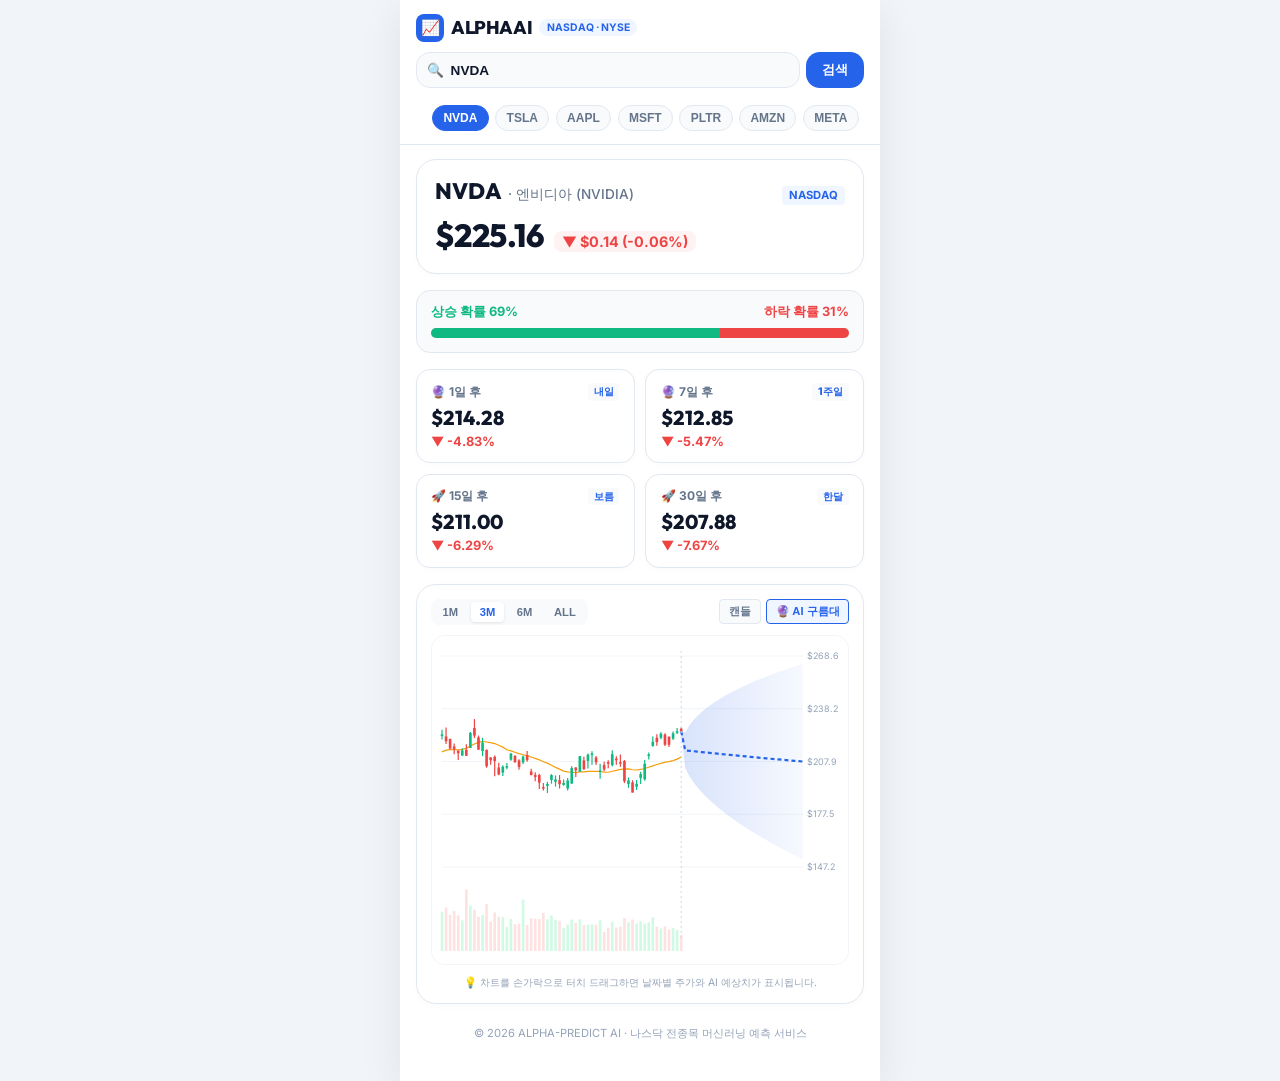
==== commit 1b933c60: "feat: 화이트 미니멀 테마, 나스닥 전종목 검색 및 1/7/15/30일 예측 & 상승하락 확률 UI 개편" ====
--- a/주식예측프로그램/public/index.html
+++ b/주식예측프로그램/public/index.html
@@ -3,262 +3,162 @@
 <head>
   <meta charset="UTF-8" />
   <meta name="viewport" content="width=device-width, initial-scale=1.0, maximum-scale=1.0, user-scalable=no" />
-  <title>ALPHA-PREDICT AI | 모바일 미국 주식 AI 예측</title>
-  <meta name="description" content="0원으로 운영되는 미국 빅테크 및 AI 주식(NVDA, TSLA, AAPL 등) 시계열 머신러닝 주가 예측 모바일 대시보드" />
-  <meta name="theme-color" content="#070A11" />
+  <title>ALPHA-PREDICT AI | 미국 주식 AI 예측</title>
+  <meta name="description" content="나스닥/미국 모든 주식 실시간 검색 & 1일, 7일, 15일, 30일 후 AI 주가 예측 및 상승/하락 확률" />
+  <meta name="theme-color" content="#FFFFFF" />
   
   <link rel="stylesheet" href="css/style.css" />
-  <link rel="icon" href="data:image/svg+xml,<svg xmlns=%22http://www.w3.org/2000/svg%22 viewBox=%220 0 100 100%22><text y=%22.9em%22 font-size=%2290%22>🇺🇸</text></svg>">
+  <link rel="icon" href="data:image/svg+xml,<svg xmlns=%22http://www.w3.org/2000/svg%22 viewBox=%220 0 100 100%22><text y=%22.9em%22 font-size=%2290%22>📈</text></svg>">
 </head>
 <body>
   <div class="mobile-app-wrapper">
-    <!-- App Header -->
+    <!-- Loading Overlay -->
+    <div id="loadingOverlay" class="loading-overlay">
+      <div class="loading-spinner"></div>
+      <span>실시간 주가 & AI 예측 계산 중...</span>
+    </div>
+
+    <!-- Header & Search -->
     <header class="app-header">
       <div class="header-top-row">
         <div class="app-brand">
           <div class="brand-icon">📈</div>
           <span class="brand-title">ALPHA AI</span>
-          <span class="us-badge">🇺🇸 US ONLY</span>
-        </div>
-        <div class="header-status">
-          <span class="pulse-dot"></span>
-          <span>LIVE (<strong id="lastUpdatedTime">-</strong>)</span>
+          <span class="us-badge">NASDAQ · NYSE</span>
         </div>
       </div>
 
-      <!-- Quick Search -->
-      <div class="search-bar">
-        <span class="search-bar-icon">🔍</span>
-        <input type="text" id="searchInput" placeholder="미국 종목 검색 (NVDA, TSLA, AAPL...)" />
+      <!-- Realtime Search Form for ANY Ticker -->
+      <form id="searchForm" class="search-form">
+        <div class="search-input-wrap">
+          <span class="search-icon">🔍</span>
+          <input type="text" id="searchInput" placeholder="나스닥 종목 티커 입력 (예: TSLA, AAPL, NVDA, COIN...)" value="NVDA" />
+        </div>
+        <button type="submit" class="btn-search">검색</button>
+      </form>
+
+      <!-- Popular Ticker Quick Chips -->
+      <div class="popular-chips">
+        <button type="button" class="p-chip active" data-ticker="NVDA">NVDA</button>
+        <button type="button" class="p-chip" data-ticker="TSLA">TSLA</button>
+        <button type="button" class="p-chip" data-ticker="AAPL">AAPL</button>
+        <button type="button" class="p-chip" data-ticker="MSFT">MSFT</button>
+        <button type="button" class="p-chip" data-ticker="PLTR">PLTR</button>
+        <button type="button" class="p-chip" data-ticker="AMZN">AMZN</button>
+        <button type="button" class="p-chip" data-ticker="META">META</button>
+        <button type="button" class="p-chip" data-ticker="QQQ">QQQ</button>
       </div>
     </header>
 
-    <!-- Horizontal Swipeable Stock Selector Chips -->
-    <div id="stockChipsContainer" class="stock-chips-container">
-      <!-- Generated via JS -->
-    </div>
-
-    <!-- App Main Content -->
+    <!-- Main Content Body -->
     <main class="app-content">
-      <!-- 1. Hero Stock Card -->
-      <section class="mobile-hero-card">
-        <div class="hero-top-info">
-          <div class="hero-stock-meta">
-            <div class="hero-name-row">
-              <h2 id="heroStockName" class="hero-stock-name">엔비디아</h2>
-              <span id="heroTickerTag" class="hero-ticker-tag">NVDA</span>
-            </div>
-            <span id="heroCategoryLabel" class="hero-category-label">AI / GPU 반도체</span>
+      <!-- 1. Stock Price Header Card -->
+      <section class="stock-header-card">
+        <div class="stock-title-row">
+          <div class="stock-main-title">
+            <h1 id="tickerName" class="stock-ticker-name">NVDA</h1>
+            <span id="companyName" class="stock-company-name">· 엔비디아</span>
           </div>
-          <button id="favToggleBtn" class="fav-toggle-btn" title="관심종목">★</button>
+          <span id="marketTag" class="market-label">NASDAQ</span>
         </div>
 
-        <div class="hero-price-gauge-row">
-          <!-- Price Block -->
-          <div class="price-block">
-            <span id="currentPriceVal" class="current-price-val">$0.00</span>
-            <div id="priceDiffBadge" class="price-diff-badge bullish">
-              <span>▲ +$0.00 (+0.00%)</span>
-            </div>
-          </div>
-
-          <!-- Compact AI Gauge -->
-          <div class="ai-gauge-compact">
-            <div class="gauge-svg-wrap">
-              <svg class="gauge-svg" viewBox="0 0 48 48">
-                <circle class="gauge-bg" cx="24" cy="24" r="20" />
-                <circle id="gaugeValCircle" class="gauge-fill" cx="24" cy="24" r="20" />
-              </svg>
-              <span id="gaugeScoreText" class="gauge-text">0</span>
-            </div>
-            <div class="gauge-labels">
-              <span class="gauge-title">AI 매력도</span>
-              <span id="gaugeSignalText" class="gauge-signal bullish">분석 중</span>
-            </div>
+        <div class="price-display-row">
+          <span id="currentPrice" class="big-price">$0.00</span>
+          <div id="priceChangePill" class="price-change-pill bullish">
+            <span>▲ +$0.00 (+0.00%)</span>
           </div>
         </div>
       </section>
 
-      <!-- 2. Quick Forecast 2-Col Grid -->
-      <div class="forecast-grid-mobile">
-        <div class="forecast-mini-card">
-          <span class="mini-card-title">🔮 7일 후 AI 예상</span>
-          <span id="forecast7dPrice" class="mini-card-price">$0.00</span>
-          <span id="forecast7dPct" class="mini-card-pct bullish">▲ +0.0%</span>
+      <!-- 2. Simple Up / Down Probability Bar -->
+      <section class="probability-section">
+        <div class="prob-label-row">
+          <span id="probUpText" class="prob-up-text">상승 확률 65%</span>
+          <span id="probDownText" class="prob-down-text">하락 확률 35%</span>
         </div>
-        <div class="forecast-mini-card">
-          <span class="mini-card-title">🚀 30일 후 AI 예상</span>
-          <span id="forecast30dPrice" class="mini-card-price">$0.00</span>
-          <span id="forecast30dPct" class="mini-card-pct bullish">▲ +0.0%</span>
+        <div class="prob-bar-container">
+          <div id="probBarUp" class="prob-bar-up" style="width: 65%;"></div>
+          <div id="probBarDown" class="prob-bar-down" style="width: 35%;"></div>
         </div>
-      </div>
+      </section>
 
-      <!-- Segmented Navigation (Tabs) -->
-      <div class="segmented-nav">
-        <button class="seg-btn active" data-tab="chart">📈 예측 차트</button>
-        <button class="seg-btn" data-tab="analysis">🧠 AI 진단</button>
-        <button class="seg-btn" data-tab="indicators">📊 보조지표</button>
-        <button class="seg-btn" data-tab="list">📑 전체종목</button>
-      </div>
+      <!-- 3. 4 AI Predictions (1일, 7일, 15일, 30일) -->
+      <section class="prediction-4grid">
+        <!-- 1일 후 -->
+        <div class="pred-card">
+          <div class="pred-card-header">
+            <span>🔮 1일 후</span>
+            <span class="pred-badge-period">내일</span>
+          </div>
+          <span id="pred1dPrice" class="pred-price-val">$0.00</span>
+          <span id="pred1dPct" class="pred-pct-val bullish">▲ +0.00%</span>
+        </div>
 
-      <!-- Tab 1: Interactive Chart Panel -->
-      <div id="tab-chart" class="tab-panel active">
-        <div class="mobile-chart-card">
-          <div class="chart-controls-row">
-            <div class="range-chips">
-              <button class="r-chip" data-range="1mo">1M</button>
-              <button class="r-chip active" data-range="3mo">3M</button>
-              <button class="r-chip" data-range="6mo">6M</button>
-              <button class="r-chip" data-range="all">ALL</button>
-            </div>
+        <!-- 7일 후 -->
+        <div class="pred-card">
+          <div class="pred-card-header">
+            <span>🔮 7일 후</span>
+            <span class="pred-badge-period">1주일</span>
+          </div>
+          <span id="pred7dPrice" class="pred-price-val">$0.00</span>
+          <span id="pred7dPct" class="pred-pct-val bullish">▲ +0.00%</span>
+        </div>
 
-            <div class="type-toggles">
-              <button id="toggleType" class="t-chip">캔들</button>
-              <button id="toggleForecast" class="t-chip active">🔮 AI 구름대</button>
-            </div>
+        <!-- 15일 후 -->
+        <div class="pred-card">
+          <div class="pred-card-header">
+            <span>🚀 15일 후</span>
+            <span class="pred-badge-period">보름</span>
+          </div>
+          <span id="pred15dPrice" class="pred-price-val">$0.00</span>
+          <span id="pred15dPct" class="pred-pct-val bullish">▲ +0.00%</span>
+        </div>
+
+        <!-- 30일 후 -->
+        <div class="pred-card">
+          <div class="pred-card-header">
+            <span>🚀 30일 후</span>
+            <span class="pred-badge-period">한달</span>
+          </div>
+          <span id="pred30dPrice" class="pred-price-val">$0.00</span>
+          <span id="pred30dPct" class="pred-pct-val bullish">▲ +0.00%</span>
+        </div>
+      </section>
+
+      <!-- 4. Interactive Chart Panel (White Theme) -->
+      <section class="chart-container-card">
+        <div class="chart-header-row">
+          <!-- Time Range -->
+          <div class="chart-range-group">
+            <button type="button" class="r-btn" data-range="1mo">1M</button>
+            <button type="button" class="r-btn active" data-range="3mo">3M</button>
+            <button type="button" class="r-btn" data-range="6mo">6M</button>
+            <button type="button" class="r-btn" data-range="all">ALL</button>
           </div>
 
-          <!-- Canvas Holder -->
-          <div class="canvas-holder">
-            <div id="touchTooltip" class="touch-tooltip" style="display:none;"></div>
-            <canvas id="mainChartCanvas"></canvas>
-          </div>
-
-          <div style="font-size: 0.65rem; color: var(--text-dim); text-align: center;">
-            💡 차트 위를 손가락으로 터치 드래그하면 상세 주가와 AI 예측 수치가 표시됩니다.
-          </div>
-        </div>
-      </div>
-
-      <!-- Tab 2: AI Deep Analysis Panel -->
-      <div id="tab-analysis" class="tab-panel">
-        <div class="panel-card">
-          <div class="panel-card-title">
-            <span>🧠 AI 4대 평가 점수 (100점 만점)</span>
-          </div>
-
-          <div style="display: flex; flex-direction: column; gap: 0.6rem;">
-            <div class="score-row">
-              <div class="score-row-labels">
-                <span>추세 정합도 (이평선 정배열)</span>
-                <span id="scoreTrendVal">0/25점</span>
-              </div>
-              <div class="score-track"><div id="scoreTrendBar" class="score-fill" style="width:0%;"></div></div>
-            </div>
-
-            <div class="score-row">
-              <div class="score-row-labels">
-                <span>모멘텀 강도 (RSI / MACD 반등)</span>
-                <span id="scoreMomentumVal">0/25점</span>
-              </div>
-              <div class="score-track"><div id="scoreMomentumBar" class="score-fill" style="width:0%;"></div></div>
-            </div>
-
-            <div class="score-row">
-              <div class="score-row-labels">
-                <span>지지/저항 (볼린저 밴드 / 스토캐스틱)</span>
-                <span id="scoreSupportVal">0/25점</span>
-              </div>
-              <div class="score-track"><div id="scoreSupportBar" class="score-fill" style="width:0%;"></div></div>
-            </div>
-
-            <div class="score-row">
-              <div class="score-row-labels">
-                <span>수급 파워 (Volume Ratio)</span>
-                <span id="scoreVolumeVal">0/25점</span>
-              </div>
-              <div class="score-track"><div id="scoreVolumeBar" class="score-fill" style="width:0%;"></div></div>
-            </div>
+          <!-- Type & Forecast Toggles -->
+          <div class="chart-type-toggles">
+            <button type="button" id="btnToggleType" class="t-btn">캔들</button>
+            <button type="button" id="btnToggleForecast" class="t-btn active">🔮 AI 구름대</button>
           </div>
         </div>
 
-        <div class="panel-card">
-          <div class="panel-card-title">
-            <span>📌 AI 실시간 종합 리포트</span>
-          </div>
-          <ul id="aiTakeawaysList" class="ai-takeaways">
-            <li>분석 계산 중...</li>
-          </ul>
-        </div>
-      </div>
-
-      <!-- Tab 3: Technical Indicators Matrix -->
-      <div id="tab-indicators" class="tab-panel">
-        <div class="panel-card">
-          <div class="panel-card-title">
-            <span>📊 기술적 지표 진단 표</span>
-          </div>
-
-          <table class="mobile-table">
-            <thead>
-              <tr>
-                <th>지표</th>
-                <th>현재값</th>
-                <th>상태</th>
-              </tr>
-            </thead>
-            <tbody>
-              <tr>
-                <td><strong>RSI (14)</strong></td>
-                <td id="indRsiVal">-</td>
-                <td><span id="indRsiBadge" class="badge-status neutral">-</span></td>
-              </tr>
-              <tr>
-                <td><strong>MACD</strong></td>
-                <td id="indMacdVal">-</td>
-                <td><span id="indMacdBadge" class="badge-status neutral">-</span></td>
-              </tr>
-              <tr>
-                <td><strong>20일선</strong></td>
-                <td id="indSmaVal">-</td>
-                <td><span id="indSmaBadge" class="badge-status neutral">-</span></td>
-              </tr>
-              <tr>
-                <td><strong>볼린저</strong></td>
-                <td id="indBbVal">-</td>
-                <td><span id="indBbBadge" class="badge-status neutral">-</span></td>
-              </tr>
-            </tbody>
-          </table>
+        <!-- Canvas -->
+        <div class="canvas-wrapper">
+          <div id="whiteTooltip" class="white-tooltip" style="display:none;"></div>
+          <canvas id="mainChartCanvas"></canvas>
         </div>
 
-        <div class="panel-card" style="background: rgba(99, 102, 241, 0.1); border-color: rgba(99, 102, 241, 0.3);">
-          <div style="font-size:0.75rem; color: var(--text-sub);">
-            🎯 과거 7일 후 예측 적중률: <strong id="backtestAccuracy" style="color:var(--accent-cyan); font-size:0.9rem;">-</strong>
-          </div>
+        <div style="font-size: 0.65rem; color: var(--text-dim); text-align: center;">
+          💡 차트를 손가락으로 터치 드래그하면 날짜별 주가와 AI 예상치가 표시됩니다.
         </div>
-      </div>
-
-      <!-- Tab 4: All US Stocks List -->
-      <div id="tab-list" class="tab-panel">
-        <div class="panel-card-title" style="margin-bottom:0.4rem; font-size:0.8rem;">
-          <span>🇺🇸 미국 주요 종목 순위</span>
-        </div>
-        <div id="allStocksListContainer" class="all-stocks-list">
-          <!-- Generated via JS -->
-        </div>
-      </div>
+      </section>
     </main>
 
-    <!-- Fixed Bottom Navigation Bar -->
-    <nav class="bottom-nav">
-      <button class="nav-tab-item active" data-target="chart">
-        <span class="nav-tab-icon">📈</span>
-        <span>차트</span>
-      </button>
-      <button class="nav-tab-item" data-target="analysis">
-        <span class="nav-tab-icon">🧠</span>
-        <span>AI진단</span>
-      </button>
-      <button class="nav-tab-item" data-target="indicators">
-        <span class="nav-tab-icon">📊</span>
-        <span>지표</span>
-      </button>
-      <button class="nav-tab-item" data-target="list">
-        <span class="nav-tab-icon">📑</span>
-        <span>종목</span>
-      </button>
-    </nav>
+    <!-- Simple Footer -->
+    <footer class="app-footer">
+      <p>© 2026 ALPHA-PREDICT AI · 나스닥 전종목 머신러닝 예측 서비스</p>
+    </footer>
   </div>
 
   <script src="js/chart_engine.js"></script>
--- a/주식예측프로그램/public/css/style.css
+++ b/주식예측프로그램/public/css/style.css
@@ -1,33 +1,30 @@
 /* ==========================================================================
-   ALPHA-PREDICT AI: Mobile-First Premium App Theme (US Stocks Exclusive)
+   ALPHA-PREDICT AI: Minimal Clean White Mobile Theme
    ========================================================================== */
 
 @import url('https://fonts.googleapis.com/css2?family=Inter:wght@400;500;600;700;800&family=Outfit:wght@500;600;700;800&display=swap');
 
 :root {
-  --bg-app: #070A11;
-  --bg-card: rgba(15, 23, 42, 0.75);
-  --bg-card-elevated: #1E293B;
-  --bg-glass: rgba(30, 41, 59, 0.5);
-
-  --border-color: rgba(255, 255, 255, 0.08);
-  --border-active: #6366F1;
-  --border-glass: rgba(255, 255, 255, 0.12);
-
-  --text-main: #F8FAFC;
-  --text-sub: #94A3B8;
-  --text-dim: #64748B;
-
-  --accent-blue: #6366F1;
-  --accent-purple: #8B5CF6;
-  --accent-cyan: #06B6D4;
+  --bg-body: #F1F5F9;
+  --bg-card: #FFFFFF;
+  --bg-card-sub: #F8FAFC;
+  --border-color: #E2E8F0;
+  --border-active: #3B82F6;
+
+  --text-main: #0F172A;
+  --text-sub: #64748B;
+  --text-dim: #94A3B8;
+
+  --accent-blue: #2563EB;
+  --accent-light-blue: #EFF6FF;
 
   --bullish: #10B981;
-  --bullish-bg: rgba(16, 185, 129, 0.12);
+  --bullish-bg: #ECFDF5;
+  --bullish-border: #A7F3D0;
+
   --bearish: #EF4444;
-  --bearish-bg: rgba(239, 68, 68, 0.12);
-  --neutral: #F59E0B;
-  --neutral-bg: rgba(245, 158, 11, 0.12);
+  --bearish-bg: #FEF2F2;
+  --bearish-border: #FECACA;
 
   --radius-sm: 8px;
   --radius-md: 14px;
@@ -46,10 +43,7 @@
 }
 
 body {
-  background-color: var(--bg-app);
-  background-image: 
-    radial-gradient(circle at 50% 0%, rgba(99, 102, 241, 0.15) 0%, transparent 60%),
-    radial-gradient(circle at 100% 100%, rgba(6, 182, 212, 0.1) 0%, transparent 50%);
+  background-color: var(--bg-body);
   color: var(--text-main);
   font-family: var(--font-sans);
   min-height: 100vh;
@@ -58,31 +52,31 @@
   overflow-x: hidden;
 }
 
-/* Mobile Screen Container (Native App Feel) */
+/* Mobile Screen Shell */
 .mobile-app-wrapper {
   width: 100%;
   max-width: 480px;
   min-height: 100vh;
-  background: rgba(11, 15, 25, 0.95);
-  display: flex;
-  flex-direction: column;
-  box-shadow: 0 0 40px rgba(0, 0, 0, 0.8);
+  background: #FFFFFF;
+  display: flex;
+  flex-direction: column;
+  box-shadow: 0 10px 40px rgba(0, 0, 0, 0.08);
   position: relative;
-  padding-bottom: 75px; /* Bottom Nav space */
-}
-
-/* Mobile App Header */
+  padding-bottom: 2rem;
+}
+
+/* Header */
 .app-header {
   position: sticky;
   top: 0;
   z-index: 50;
-  background: rgba(7, 10, 17, 0.9);
-  backdrop-filter: blur(16px);
+  background: rgba(255, 255, 255, 0.96);
+  backdrop-filter: blur(12px);
   border-bottom: 1px solid var(--border-color);
-  padding: 0.75rem 1rem;
-  display: flex;
-  flex-direction: column;
-  gap: 0.5rem;
+  padding: 0.85rem 1rem;
+  display: flex;
+  flex-direction: column;
+  gap: 0.65rem;
 }
 
 .header-top-row {
@@ -94,390 +88,347 @@
 .app-brand {
   display: flex;
   align-items: center;
-  gap: 0.5rem;
+  gap: 0.45rem;
 }
 .brand-icon {
-  width: 32px;
-  height: 32px;
-  background: linear-gradient(135deg, var(--accent-blue), var(--accent-cyan));
+  width: 28px;
+  height: 28px;
+  background: var(--accent-blue);
+  color: #fff;
   border-radius: var(--radius-sm);
   display: flex;
   align-items: center;
   justify-content: center;
-  font-size: 1.1rem;
+  font-size: 0.95rem;
 }
 .brand-title {
   font-family: var(--font-display);
-  font-size: 1.1rem;
+  font-size: 1.15rem;
   font-weight: 800;
   letter-spacing: -0.5px;
+  color: var(--text-main);
 }
 .us-badge {
   font-size: 0.65rem;
-  padding: 0.1rem 0.4rem;
-  background: rgba(99, 102, 241, 0.2);
-  color: var(--accent-cyan);
-  border: 1px solid rgba(99, 102, 241, 0.4);
+  padding: 0.15rem 0.45rem;
+  background: var(--accent-light-blue);
+  color: var(--accent-blue);
   border-radius: var(--radius-full);
   font-weight: 700;
 }
 
-.header-status {
-  display: flex;
-  align-items: center;
-  gap: 0.35rem;
-  font-size: 0.7rem;
-  color: var(--text-sub);
-}
-.pulse-dot {
-  width: 6px;
-  height: 6px;
-  background: var(--bullish);
-  border-radius: 50%;
-  box-shadow: 0 0 6px var(--bullish);
-  animation: pulse 2s infinite;
-}
-@keyframes pulse {
-  0% { transform: scale(0.9); opacity: 0.8; }
-  50% { transform: scale(1.3); opacity: 1; }
-  100% { transform: scale(0.9); opacity: 0.8; }
-}
-
-/* Search & Quick Chips */
-.search-bar {
+/* Search Form (Search Any NASDAQ Ticker) */
+.search-form {
+  display: flex;
+  gap: 0.4rem;
+  width: 100%;
+}
+.search-input-wrap {
   position: relative;
+  flex: 1;
+}
+.search-input-wrap input {
   width: 100%;
-}
-.search-bar input {
-  width: 100%;
-  padding: 0.5rem 0.75rem 0.5rem 2rem;
-  background: rgba(255, 255, 255, 0.05);
+  padding: 0.6rem 0.75rem 0.6rem 2.1rem;
+  background: var(--bg-card-sub);
   border: 1px solid var(--border-color);
   border-radius: var(--radius-md);
   color: var(--text-main);
-  font-size: 0.8rem;
+  font-size: 0.85rem;
+  font-weight: 600;
   outline: none;
-}
-.search-bar input:focus {
+  text-transform: uppercase;
+}
+.search-input-wrap input:focus {
   border-color: var(--accent-blue);
-}
-.search-bar-icon {
+  background: #FFFFFF;
+  box-shadow: 0 0 0 3px rgba(37, 99, 235, 0.1);
+}
+.search-icon {
   position: absolute;
-  left: 0.65rem;
+  left: 0.7rem;
   top: 50%;
   transform: translateY(-50%);
   color: var(--text-dim);
+  font-size: 0.85rem;
+}
+.btn-search {
+  padding: 0 1rem;
+  background: var(--accent-blue);
+  color: #fff;
+  border: none;
+  border-radius: var(--radius-md);
   font-size: 0.8rem;
-}
-
-/* Horizontal Stock Selector (Swipeable Chips) */
-.stock-chips-container {
-  display: flex;
-  gap: 0.5rem;
+  font-weight: 700;
+  cursor: pointer;
+  white-space: nowrap;
+}
+
+/* Quick Popular Ticker Chips */
+.popular-chips {
+  display: flex;
+  gap: 0.4rem;
   overflow-x: auto;
-  padding: 0.5rem 1rem;
-  scrollbar-width: none; /* Firefox */
-}
-.stock-chips-container::-webkit-scrollbar {
-  display: none; /* Chrome/Safari */
-}
-
-.stock-chip {
+  padding: 0.4rem 1rem 0;
+  scrollbar-width: none;
+}
+.popular-chips::-webkit-scrollbar {
+  display: none;
+}
+.p-chip {
   flex-shrink: 0;
-  display: flex;
-  align-items: center;
-  gap: 0.45rem;
-  padding: 0.45rem 0.75rem;
-  background: var(--bg-card);
+  padding: 0.3rem 0.65rem;
+  background: var(--bg-card-sub);
   border: 1px solid var(--border-color);
   border-radius: var(--radius-full);
+  font-size: 0.75rem;
+  font-weight: 700;
+  color: var(--text-sub);
   cursor: pointer;
-  transition: all 0.2s ease;
-}
-.stock-chip.active {
-  background: rgba(99, 102, 241, 0.2);
-  border-color: var(--accent-cyan);
-  box-shadow: 0 0 12px rgba(6, 182, 212, 0.25);
-}
-.chip-ticker {
-  font-family: var(--font-display);
-  font-size: 0.8rem;
-  font-weight: 700;
-}
-.chip-change {
-  font-size: 0.7rem;
-  font-weight: 600;
-}
-.chip-change.bullish { color: var(--bullish); }
-.chip-change.bearish { color: var(--bearish); }
-
-/* Main Content Area */
+  transition: all 0.15s;
+}
+.p-chip.active {
+  background: var(--accent-blue);
+  color: #fff;
+  border-color: var(--accent-blue);
+}
+
+/* Main Body Content */
 .app-content {
-  padding: 0.75rem 1rem;
+  padding: 0.85rem 1rem;
   display: flex;
   flex-direction: column;
   gap: 1rem;
 }
 
-/* Stock Hero Card */
-.mobile-hero-card {
-  background: var(--bg-card);
-  backdrop-filter: blur(14px);
-  border: 1px solid var(--border-glass);
+/* Stock Price Header */
+.stock-header-card {
+  background: #FFFFFF;
+  border: 1px solid var(--border-color);
   border-radius: var(--radius-lg);
   padding: 1.1rem;
   display: flex;
   flex-direction: column;
-  gap: 0.75rem;
-  position: relative;
-  overflow: hidden;
-}
-.mobile-hero-card::before {
-  content: '';
-  position: absolute;
-  top: 0;
-  left: 0;
-  right: 0;
-  height: 2px;
-  background: linear-gradient(90deg, var(--accent-blue), var(--accent-cyan), var(--bullish));
-}
-
-.hero-top-info {
-  display: flex;
-  justify-content: space-between;
-  align-items: flex-start;
-}
-.hero-stock-meta {
-  display: flex;
-  flex-direction: column;
-}
-.hero-name-row {
+  gap: 0.6rem;
+  box-shadow: 0 2px 10px rgba(0, 0, 0, 0.02);
+}
+
+.stock-title-row {
+  display: flex;
+  justify-content: space-between;
+  align-items: baseline;
+}
+.stock-main-title {
   display: flex;
   align-items: baseline;
   gap: 0.4rem;
 }
-.hero-stock-name {
+.stock-ticker-name {
+  font-size: 1.4rem;
+  font-weight: 800;
+  font-family: var(--font-display);
+  color: var(--text-main);
+}
+.stock-company-name {
+  font-size: 0.85rem;
+  color: var(--text-sub);
+  font-weight: 500;
+}
+.market-label {
+  font-size: 0.7rem;
+  font-weight: 700;
+  color: var(--accent-blue);
+  background: var(--accent-light-blue);
+  padding: 0.15rem 0.45rem;
+  border-radius: 4px;
+}
+
+.price-display-row {
+  display: flex;
+  align-items: baseline;
+  gap: 0.6rem;
+}
+.big-price {
+  font-size: 2rem;
+  font-weight: 800;
+  font-family: var(--font-display);
+  letter-spacing: -0.5px;
+}
+.price-change-pill {
+  font-size: 0.9rem;
+  font-weight: 700;
+  padding: 0.15rem 0.5rem;
+  border-radius: var(--radius-sm);
+  display: flex;
+  align-items: center;
+  gap: 0.2rem;
+}
+.price-change-pill.bullish {
+  background: var(--bullish-bg);
+  color: var(--bullish);
+}
+.price-change-pill.bearish {
+  background: var(--bearish-bg);
+  color: var(--bearish);
+}
+
+/* 🎯 Simple Up / Down Probability Bar */
+.probability-section {
+  background: var(--bg-card-sub);
+  border: 1px solid var(--border-color);
+  border-radius: var(--radius-md);
+  padding: 0.85rem;
+  display: flex;
+  flex-direction: column;
+  gap: 0.45rem;
+}
+.prob-label-row {
+  display: flex;
+  justify-content: space-between;
+  font-size: 0.8rem;
+  font-weight: 700;
+}
+.prob-up-text { color: var(--bullish); }
+.prob-down-text { color: var(--bearish); }
+
+.prob-bar-container {
+  height: 10px;
+  background: #FEE2E2;
+  border-radius: var(--radius-full);
+  overflow: hidden;
+  display: flex;
+}
+.prob-bar-up {
+  height: 100%;
+  background: var(--bullish);
+  transition: width 0.6s ease;
+}
+.prob-bar-down {
+  height: 100%;
+  background: var(--bearish);
+  transition: width 0.6s ease;
+}
+
+/* 🔮 4 AI Prediction Cards (1일, 7일, 15일, 30일) */
+.prediction-4grid {
+  display: grid;
+  grid-template-columns: repeat(2, 1fr);
+  gap: 0.65rem;
+}
+
+.pred-card {
+  background: #FFFFFF;
+  border: 1px solid var(--border-color);
+  border-radius: var(--radius-md);
+  padding: 0.85rem 0.9rem;
+  display: flex;
+  flex-direction: column;
+  gap: 0.25rem;
+  box-shadow: 0 2px 6px rgba(0, 0, 0, 0.02);
+  position: relative;
+}
+.pred-card-header {
+  font-size: 0.75rem;
+  color: var(--text-sub);
+  font-weight: 700;
+  display: flex;
+  align-items: center;
+  justify-content: space-between;
+}
+.pred-badge-period {
+  background: var(--bg-card-sub);
+  padding: 0.1rem 0.35rem;
+  border-radius: 4px;
+  font-size: 0.65rem;
+  color: var(--accent-blue);
+  font-weight: 800;
+}
+
+.pred-price-val {
   font-size: 1.25rem;
   font-weight: 800;
   font-family: var(--font-display);
-}
-.hero-ticker-tag {
-  font-size: 0.75rem;
-  color: var(--text-dim);
-  font-weight: 600;
-}
-.hero-category-label {
-  font-size: 0.7rem;
-  color: var(--accent-cyan);
-  margin-top: 0.1rem;
-}
-
-.fav-toggle-btn {
-  background: rgba(255, 255, 255, 0.05);
-  border: 1px solid var(--border-color);
-  width: 34px;
-  height: 34px;
-  border-radius: 50%;
-  color: var(--text-dim);
-  font-size: 1rem;
-  display: flex;
-  align-items: center;
-  justify-content: center;
-  cursor: pointer;
-}
-.fav-toggle-btn.active {
-  color: #FBBF24;
-  border-color: rgba(251, 191, 36, 0.4);
-}
-
-.hero-price-gauge-row {
-  display: flex;
-  justify-content: space-between;
-  align-items: center;
-  padding-top: 0.25rem;
-}
-
-.price-block {
-  display: flex;
-  flex-direction: column;
-}
-.current-price-val {
-  font-size: 1.8rem;
-  font-weight: 800;
-  font-family: var(--font-display);
-  letter-spacing: -0.5px;
-}
-.price-diff-badge {
-  font-size: 0.85rem;
-  font-weight: 700;
-  display: flex;
-  align-items: center;
-  gap: 0.2rem;
-}
-.price-diff-badge.bullish { color: var(--bullish); }
-.price-diff-badge.bearish { color: var(--bearish); }
-
-/* Compact AI Score Gauge */
-.ai-gauge-compact {
-  display: flex;
-  align-items: center;
-  gap: 0.75rem;
-  background: rgba(0, 0, 0, 0.3);
-  padding: 0.5rem 0.85rem;
-  border-radius: var(--radius-md);
-  border: 1px solid var(--border-color);
-}
-.gauge-svg-wrap {
-  position: relative;
-  width: 48px;
-  height: 48px;
-}
-.gauge-svg {
-  width: 100%;
-  height: 100%;
-  transform: rotate(-90deg);
-}
-.gauge-bg {
-  fill: none;
-  stroke: rgba(255, 255, 255, 0.08);
-  stroke-width: 5;
-}
-.gauge-fill {
-  fill: none;
-  stroke: var(--accent-cyan);
-  stroke-width: 5;
-  stroke-linecap: round;
-  stroke-dasharray: 126;
-  stroke-dashoffset: 30;
-  transition: stroke-dashoffset 0.8s ease, stroke 0.4s;
-}
-.gauge-text {
-  position: absolute;
-  top: 50%;
-  left: 50%;
-  transform: translate(-50%, -50%);
-  font-size: 0.85rem;
-  font-weight: 800;
-  font-family: var(--font-display);
-}
-.gauge-labels {
-  display: flex;
-  flex-direction: column;
-}
-.gauge-title {
-  font-size: 0.6rem;
-  color: var(--text-dim);
-  text-transform: uppercase;
-  font-weight: 700;
-}
-.gauge-signal {
-  font-size: 0.85rem;
-  font-weight: 800;
-  font-family: var(--font-display);
-}
-.gauge-signal.bullish { color: var(--bullish); }
-.gauge-signal.neutral { color: var(--neutral); }
-.gauge-signal.bearish { color: var(--bearish); }
-
-/* Quick Forecast 2-Col Grid */
-.forecast-grid-mobile {
-  display: grid;
-  grid-template-columns: 1fr 1fr;
-  gap: 0.6rem;
-}
-.forecast-mini-card {
-  background: var(--bg-card);
-  border: 1px solid var(--border-color);
-  border-radius: var(--radius-md);
-  padding: 0.75rem;
-  display: flex;
-  flex-direction: column;
-  gap: 0.2rem;
-}
-.mini-card-title {
-  font-size: 0.65rem;
-  color: var(--text-sub);
-  font-weight: 600;
-}
-.mini-card-price {
-  font-size: 1.1rem;
-  font-weight: 800;
-  font-family: var(--font-display);
-}
-.mini-card-pct {
-  font-size: 0.75rem;
-  font-weight: 700;
-}
-.mini-card-pct.bullish { color: var(--bullish); }
-.mini-card-pct.bearish { color: var(--bearish); }
-
-/* Chart Container (Mobile Optimized) */
-.mobile-chart-card {
-  background: var(--bg-card);
+  color: var(--text-main);
+}
+.pred-pct-val {
+  font-size: 0.8rem;
+  font-weight: 700;
+  display: flex;
+  align-items: center;
+  gap: 0.15rem;
+}
+.pred-pct-val.bullish { color: var(--bullish); }
+.pred-pct-val.bearish { color: var(--bearish); }
+
+/* Chart Section (Clean White) */
+.chart-container-card {
+  background: #FFFFFF;
   border: 1px solid var(--border-color);
   border-radius: var(--radius-lg);
   padding: 0.85rem;
   display: flex;
   flex-direction: column;
-  gap: 0.75rem;
-}
-
-.chart-controls-row {
-  display: flex;
-  justify-content: space-between;
-  align-items: center;
-  flex-wrap: wrap;
-  gap: 0.4rem;
-}
-.range-chips {
+  gap: 0.65rem;
+  box-shadow: 0 2px 10px rgba(0, 0, 0, 0.02);
+}
+
+.chart-header-row {
+  display: flex;
+  justify-content: space-between;
+  align-items: center;
+}
+.chart-range-group {
   display: flex;
   gap: 0.25rem;
-  background: rgba(0, 0, 0, 0.3);
+  background: var(--bg-card-sub);
   padding: 0.2rem;
   border-radius: var(--radius-sm);
 }
-.r-chip {
-  padding: 0.25rem 0.5rem;
+.r-btn {
+  padding: 0.25rem 0.55rem;
   background: transparent;
   border: none;
-  color: var(--text-sub);
+  font-size: 0.7rem;
+  font-weight: 700;
+  color: var(--text-sub);
+  border-radius: 4px;
+  cursor: pointer;
+}
+.r-btn.active {
+  background: #FFFFFF;
+  color: var(--accent-blue);
+  box-shadow: 0 1px 3px rgba(0, 0, 0, 0.1);
+}
+
+.chart-type-toggles {
+  display: flex;
+  gap: 0.3rem;
+}
+.t-btn {
+  padding: 0.25rem 0.55rem;
+  background: var(--bg-card-sub);
+  border: 1px solid var(--border-color);
+  border-radius: 4px;
   font-size: 0.7rem;
   font-weight: 600;
-  border-radius: 4px;
+  color: var(--text-sub);
   cursor: pointer;
 }
-.r-chip.active {
-  background: var(--accent-blue);
-  color: #fff;
-}
-
-.type-toggles {
-  display: flex;
-  gap: 0.25rem;
-}
-.t-chip {
-  padding: 0.25rem 0.5rem;
-  background: rgba(255, 255, 255, 0.05);
-  border: 1px solid var(--border-color);
-  border-radius: 4px;
-  color: var(--text-sub);
-  font-size: 0.7rem;
-  cursor: pointer;
-}
-.t-chip.active {
-  border-color: var(--accent-cyan);
-  color: var(--accent-cyan);
-  background: rgba(6, 182, 212, 0.1);
-}
-
-.canvas-holder {
+.t-btn.active {
+  border-color: var(--accent-blue);
+  color: var(--accent-blue);
+  background: var(--accent-light-blue);
+}
+
+.canvas-wrapper {
   position: relative;
   width: 100%;
-  height: 320px;
-  background: rgba(0, 0, 0, 0.25);
+  height: 330px;
+  background: #FAFAFA;
   border-radius: var(--radius-md);
+  border: 1px solid #F1F5F9;
   overflow: hidden;
-  touch-action: pan-y; /* Allow vertical scroll, capture touch for chart */
+  touch-action: pan-y;
 }
 #mainChartCanvas {
   width: 100%;
@@ -485,203 +436,60 @@
   display: block;
 }
 
-.touch-tooltip {
+.white-tooltip {
   position: absolute;
   top: 8px;
   left: 8px;
   right: 8px;
-  background: rgba(15, 23, 42, 0.92);
+  background: rgba(255, 255, 255, 0.95);
   backdrop-filter: blur(8px);
-  border: 1px solid var(--border-glass);
+  border: 1px solid var(--border-color);
   border-radius: var(--radius-sm);
-  padding: 0.4rem 0.6rem;
+  padding: 0.4rem 0.65rem;
   font-size: 0.7rem;
   display: flex;
   justify-content: space-between;
   color: var(--text-sub);
+  box-shadow: 0 2px 8px rgba(0, 0, 0, 0.06);
   pointer-events: none;
   z-index: 10;
 }
-.touch-tooltip span strong {
-  color: var(--text-main);
-}
-
-/* Segmented Tabs (Analysis Sections) */
-.segmented-nav {
-  display: flex;
-  background: rgba(0, 0, 0, 0.35);
-  padding: 0.25rem;
-  border-radius: var(--radius-md);
-  border: 1px solid var(--border-color);
-}
-.seg-btn {
-  flex: 1;
-  padding: 0.45rem 0;
-  background: transparent;
-  border: none;
-  color: var(--text-sub);
-  font-size: 0.75rem;
-  font-weight: 600;
-  border-radius: var(--radius-sm);
-  cursor: pointer;
-  transition: all 0.2s;
-}
-.seg-btn.active {
-  background: var(--bg-card-elevated);
-  color: var(--text-main);
-  box-shadow: 0 2px 6px rgba(0,0,0,0.4);
-}
-
-/* Tab Panels */
-.tab-panel {
+.white-tooltip span strong {
+  color: var(--text-main);
+}
+
+/* Loading Overlay */
+.loading-overlay {
   display: none;
-  flex-direction: column;
-  gap: 0.75rem;
-}
-.tab-panel.active {
-  display: flex;
-}
-
-.panel-card {
-  background: var(--bg-card);
-  border: 1px solid var(--border-color);
-  border-radius: var(--radius-md);
-  padding: 0.85rem;
-  display: flex;
-  flex-direction: column;
-  gap: 0.6rem;
-}
-.panel-card-title {
-  font-size: 0.8rem;
-  font-weight: 700;
-  display: flex;
-  align-items: center;
-  gap: 0.35rem;
-}
-
-/* 4-Pillar Score Bars */
-.score-row {
-  display: flex;
-  flex-direction: column;
-  gap: 0.2rem;
-}
-.score-row-labels {
-  display: flex;
-  justify-content: space-between;
+  position: absolute;
+  top: 0; left: 0; right: 0; bottom: 0;
+  background: rgba(255, 255, 255, 0.85);
+  backdrop-filter: blur(4px);
+  z-index: 40;
+  align-items: center;
+  justify-content: center;
+  flex-direction: column;
+  gap: 0.5rem;
+  font-size: 0.85rem;
+  font-weight: 700;
+  color: var(--accent-blue);
+}
+.loading-spinner {
+  width: 28px;
+  height: 28px;
+  border: 3px solid var(--border-color);
+  border-top-color: var(--accent-blue);
+  border-radius: 50%;
+  animation: spin 0.8s linear infinite;
+}
+@keyframes spin {
+  to { transform: rotate(360deg); }
+}
+
+/* Footer note */
+.app-footer {
+  text-align: center;
   font-size: 0.7rem;
-  color: var(--text-sub);
-}
-.score-track {
-  height: 5px;
-  background: rgba(255, 255, 255, 0.08);
-  border-radius: var(--radius-full);
-  overflow: hidden;
-}
-.score-fill {
-  height: 100%;
-  border-radius: var(--radius-full);
-  transition: width 0.6s ease;
-}
-
-/* AI Takeaways List */
-.ai-takeaways {
-  list-style: none;
-  display: flex;
-  flex-direction: column;
-  gap: 0.45rem;
-}
-.ai-takeaways li {
-  font-size: 0.75rem;
-  color: var(--text-sub);
-  line-height: 1.35;
-  padding-left: 1rem;
-  position: relative;
-}
-.ai-takeaways li::before {
-  content: "✦";
-  position: absolute;
-  left: 0;
-  color: var(--accent-cyan);
-}
-
-/* Mobile Table for Indicators */
-.mobile-table {
-  width: 100%;
-  border-collapse: collapse;
-  font-size: 0.75rem;
-}
-.mobile-table th, .mobile-table td {
-  padding: 0.5rem 0.35rem;
-  border-bottom: 1px solid rgba(255, 255, 255, 0.05);
-}
-.mobile-table th {
   color: var(--text-dim);
-  text-align: left;
-}
-.badge-status {
-  padding: 0.1rem 0.35rem;
-  border-radius: 4px;
-  font-size: 0.65rem;
-  font-weight: 700;
-}
-.badge-status.bullish { background: var(--bullish-bg); color: var(--bullish); }
-.badge-status.neutral { background: var(--neutral-bg); color: var(--neutral); }
-.badge-status.bearish { background: var(--bearish-bg); color: var(--bearish); }
-
-/* All Stocks List (Tab 3) */
-.all-stocks-list {
-  display: flex;
-  flex-direction: column;
-  gap: 0.4rem;
-}
-.stock-list-card {
-  display: flex;
-  justify-content: space-between;
-  align-items: center;
-  padding: 0.65rem 0.8rem;
-  background: var(--bg-card);
-  border: 1px solid var(--border-color);
-  border-radius: var(--radius-md);
-  cursor: pointer;
-}
-.stock-list-card.active {
-  border-color: var(--accent-blue);
-  background: rgba(99, 102, 241, 0.15);
-}
-
-/* Fixed Bottom Navigation Bar */
-.bottom-nav {
-  position: fixed;
-  bottom: 0;
-  left: 50%;
-  transform: translateX(-50%);
-  width: 100%;
-  max-width: 480px;
-  background: rgba(7, 10, 17, 0.95);
-  backdrop-filter: blur(16px);
-  border-top: 1px solid var(--border-color);
-  display: flex;
-  justify-content: space-around;
-  padding: 0.5rem 0.25rem 0.65rem;
-  z-index: 100;
-}
-
-.nav-tab-item {
-  display: flex;
-  flex-direction: column;
-  align-items: center;
-  gap: 0.2rem;
-  background: transparent;
-  border: none;
-  color: var(--text-dim);
-  font-size: 0.65rem;
-  font-weight: 600;
-  cursor: pointer;
-  transition: color 0.2s;
-}
-.nav-tab-item.active {
-  color: var(--accent-cyan);
-}
-.nav-tab-icon {
-  font-size: 1.15rem;
-}
+  padding: 0.5rem 1rem;
+}
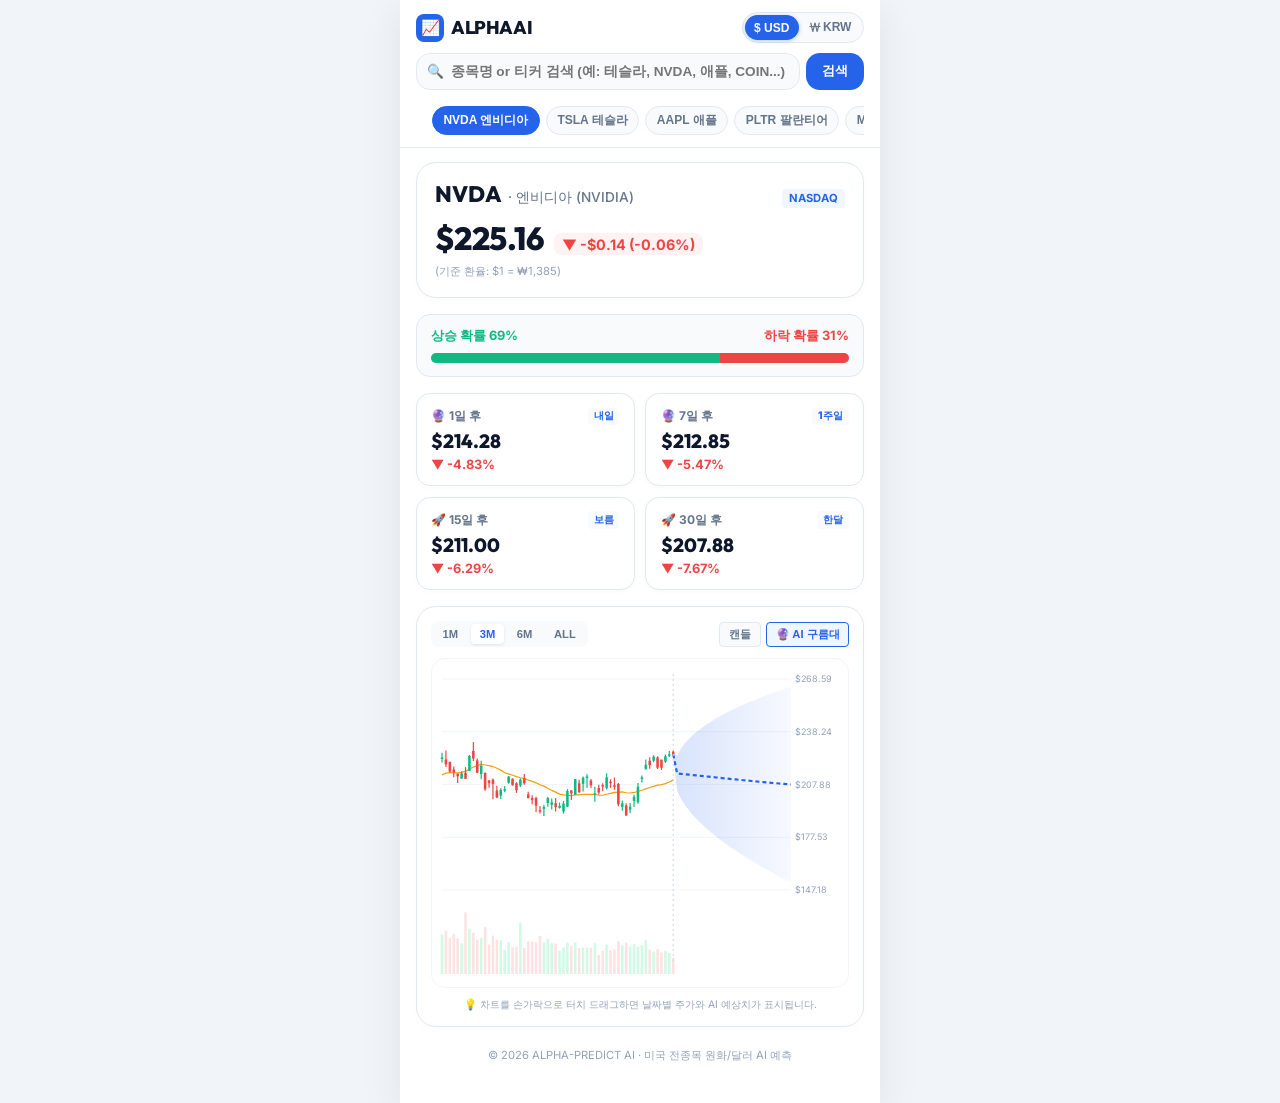
==== commit 159ee228: "feat: 원화/달러(USD/KRW) 토글 및 한글 종목명/티커 자동완성 실시간 검색 완벽 지원" ====
--- a/주식예측프로그램/public/index.html
+++ b/주식예측프로그램/public/index.html
@@ -3,8 +3,8 @@
 <head>
   <meta charset="UTF-8" />
   <meta name="viewport" content="width=device-width, initial-scale=1.0, maximum-scale=1.0, user-scalable=no" />
-  <title>ALPHA-PREDICT AI | 미국 주식 AI 예측</title>
-  <meta name="description" content="나스닥/미국 모든 주식 실시간 검색 & 1일, 7일, 15일, 30일 후 AI 주가 예측 및 상승/하락 확률" />
+  <title>ALPHA-PREDICT AI | 미국 주식 AI 예측 (원화/달러)</title>
+  <meta name="description" content="나스닥/미국 모든 주식 실시간 검색 & 원화/달러 보기 & 1일, 7일, 15일, 30일 후 AI 주가 예측 및 상승/하락 확률" />
   <meta name="theme-color" content="#FFFFFF" />
   
   <link rel="stylesheet" href="css/style.css" />
@@ -18,35 +18,44 @@
       <span>실시간 주가 & AI 예측 계산 중...</span>
     </div>
 
-    <!-- Header & Search -->
+    <!-- Header & Currency Switch -->
     <header class="app-header">
       <div class="header-top-row">
         <div class="app-brand">
           <div class="brand-icon">📈</div>
           <span class="brand-title">ALPHA AI</span>
-          <span class="us-badge">NASDAQ · NYSE</span>
+        </div>
+
+        <!-- 💵 Currency Switch ($ USD / ₩ KRW) -->
+        <div class="currency-switch">
+          <button type="button" id="curBtnUsd" class="cur-btn active">$ USD</button>
+          <button type="button" id="curBtnKrw" class="cur-btn">₩ KRW</button>
         </div>
       </div>
 
-      <!-- Realtime Search Form for ANY Ticker -->
-      <form id="searchForm" class="search-form">
-        <div class="search-input-wrap">
-          <span class="search-icon">🔍</span>
-          <input type="text" id="searchInput" placeholder="나스닥 종목 티커 입력 (예: TSLA, AAPL, NVDA, COIN...)" value="NVDA" />
-        </div>
-        <button type="submit" class="btn-search">검색</button>
-      </form>
+      <!-- Realtime Search Form with Autocomplete Dropdown -->
+      <div class="search-container">
+        <form id="searchForm" class="search-form">
+          <div class="search-input-wrap">
+            <span class="search-icon">🔍</span>
+            <input type="text" id="searchInput" placeholder="종목명 or 티커 검색 (예: 테슬라, NVDA, 애플, COIN...)" autocomplete="off" />
+          </div>
+          <button type="submit" class="btn-search">검색</button>
+        </form>
+        <!-- Suggestion Dropdown -->
+        <div id="searchDropdown" class="search-dropdown"></div>
+      </div>
 
       <!-- Popular Ticker Quick Chips -->
       <div class="popular-chips">
-        <button type="button" class="p-chip active" data-ticker="NVDA">NVDA</button>
-        <button type="button" class="p-chip" data-ticker="TSLA">TSLA</button>
-        <button type="button" class="p-chip" data-ticker="AAPL">AAPL</button>
-        <button type="button" class="p-chip" data-ticker="MSFT">MSFT</button>
-        <button type="button" class="p-chip" data-ticker="PLTR">PLTR</button>
-        <button type="button" class="p-chip" data-ticker="AMZN">AMZN</button>
-        <button type="button" class="p-chip" data-ticker="META">META</button>
-        <button type="button" class="p-chip" data-ticker="QQQ">QQQ</button>
+        <button type="button" class="p-chip active" data-ticker="NVDA">NVDA 엔비디아</button>
+        <button type="button" class="p-chip" data-ticker="TSLA">TSLA 테슬라</button>
+        <button type="button" class="p-chip" data-ticker="AAPL">AAPL 애플</button>
+        <button type="button" class="p-chip" data-ticker="PLTR">PLTR 팔란티어</button>
+        <button type="button" class="p-chip" data-ticker="MSFT">MSFT 마소</button>
+        <button type="button" class="p-chip" data-ticker="COIN">COIN 코인베이스</button>
+        <button type="button" class="p-chip" data-ticker="AMZN">AMZN 아마존</button>
+        <button type="button" class="p-chip" data-ticker="QQQ">QQQ 나스닥ETF</button>
       </div>
     </header>
 
@@ -68,6 +77,7 @@
             <span>▲ +$0.00 (+0.00%)</span>
           </div>
         </div>
+        <div id="fxRateNote" class="fx-rate-note">(기준 환율: $1 = ₩1,385)</div>
       </section>
 
       <!-- 2. Simple Up / Down Probability Bar -->
@@ -155,9 +165,8 @@
       </section>
     </main>
 
-    <!-- Simple Footer -->
     <footer class="app-footer">
-      <p>© 2026 ALPHA-PREDICT AI · 나스닥 전종목 머신러닝 예측 서비스</p>
+      <p>© 2026 ALPHA-PREDICT AI · 미국 전종목 원화/달러 AI 예측</p>
     </footer>
   </div>
 
--- a/주식예측프로그램/public/css/style.css
+++ b/주식예측프로그램/public/css/style.css
@@ -1,5 +1,5 @@
 /* ==========================================================================
-   ALPHA-PREDICT AI: Minimal Clean White Mobile Theme
+   ALPHA-PREDICT AI: Minimal Clean White Mobile Theme + Currency & Search UI
    ========================================================================== */
 
 @import url('https://fonts.googleapis.com/css2?family=Inter:wght@400;500;600;700;800&family=Outfit:wght@500;600;700;800&display=swap');
@@ -9,7 +9,7 @@
   --bg-card: #FFFFFF;
   --bg-card-sub: #F8FAFC;
   --border-color: #E2E8F0;
-  --border-active: #3B82F6;
+  --border-active: #2563EB;
 
   --text-main: #0F172A;
   --text-sub: #64748B;
@@ -20,11 +20,8 @@
 
   --bullish: #10B981;
   --bullish-bg: #ECFDF5;
-  --bullish-border: #A7F3D0;
-
   --bearish: #EF4444;
   --bearish-bg: #FEF2F2;
-  --bearish-border: #FECACA;
 
   --radius-sm: 8px;
   --radius-md: 14px;
@@ -52,7 +49,7 @@
   overflow-x: hidden;
 }
 
-/* Mobile Screen Shell */
+/* Mobile App Shell */
 .mobile-app-wrapper {
   width: 100%;
   max-width: 480px;
@@ -73,7 +70,7 @@
   background: rgba(255, 255, 255, 0.96);
   backdrop-filter: blur(12px);
   border-bottom: 1px solid var(--border-color);
-  padding: 0.85rem 1rem;
+  padding: 0.75rem 1rem;
   display: flex;
   flex-direction: column;
   gap: 0.65rem;
@@ -108,16 +105,37 @@
   letter-spacing: -0.5px;
   color: var(--text-main);
 }
-.us-badge {
-  font-size: 0.65rem;
-  padding: 0.15rem 0.45rem;
-  background: var(--accent-light-blue);
-  color: var(--accent-blue);
+
+/* Currency Toggle Switch ($ USD / ₩ KRW) */
+.currency-switch {
+  display: flex;
+  background: var(--bg-card-sub);
+  border: 1px solid var(--border-color);
   border-radius: var(--radius-full);
-  font-weight: 700;
-}
-
-/* Search Form (Search Any NASDAQ Ticker) */
+  padding: 2px;
+}
+.cur-btn {
+  padding: 0.25rem 0.6rem;
+  border: none;
+  background: transparent;
+  font-size: 0.75rem;
+  font-weight: 700;
+  color: var(--text-sub);
+  border-radius: var(--radius-full);
+  cursor: pointer;
+  transition: all 0.2s ease;
+}
+.cur-btn.active {
+  background: var(--accent-blue);
+  color: #FFFFFF;
+  box-shadow: 0 1px 4px rgba(37, 99, 235, 0.3);
+}
+
+/* Search Form with Auto Suggestion */
+.search-container {
+  position: relative;
+  width: 100%;
+}
 .search-form {
   display: flex;
   gap: 0.4rem;
@@ -137,7 +155,6 @@
   font-size: 0.85rem;
   font-weight: 600;
   outline: none;
-  text-transform: uppercase;
 }
 .search-input-wrap input:focus {
   border-color: var(--accent-blue);
@@ -164,7 +181,39 @@
   white-space: nowrap;
 }
 
-/* Quick Popular Ticker Chips */
+/* Search Dropdown / Autocomplete Box */
+.search-dropdown {
+  display: none;
+  position: absolute;
+  top: 100%;
+  left: 0;
+  right: 0;
+  background: #FFFFFF;
+  border: 1px solid var(--border-color);
+  border-radius: var(--radius-md);
+  box-shadow: 0 10px 25px rgba(0, 0, 0, 0.1);
+  margin-top: 4px;
+  max-height: 220px;
+  overflow-y: auto;
+  z-index: 100;
+}
+.dropdown-item {
+  padding: 0.55rem 0.85rem;
+  display: flex;
+  justify-content: space-between;
+  align-items: center;
+  border-bottom: 1px solid #F1F5F9;
+  cursor: pointer;
+  font-size: 0.8rem;
+}
+.dropdown-item:last-child { border-bottom: none; }
+.dropdown-item:hover {
+  background: var(--accent-light-blue);
+}
+.item-ticker { font-weight: 700; color: var(--accent-blue); }
+.item-name { color: var(--text-sub); font-size: 0.75rem; }
+
+/* Popular Ticker Chips */
 .popular-chips {
   display: flex;
   gap: 0.4rem;
@@ -193,7 +242,7 @@
   border-color: var(--accent-blue);
 }
 
-/* Main Body Content */
+/* Main Content Body */
 .app-content {
   padding: 0.85rem 1rem;
   display: flex;
@@ -201,7 +250,7 @@
   gap: 1rem;
 }
 
-/* Stock Price Header */
+/* Stock Header Card */
 .stock-header-card {
   background: #FFFFFF;
   border: 1px solid var(--border-color);
@@ -272,6 +321,12 @@
   color: var(--bearish);
 }
 
+.fx-rate-note {
+  font-size: 0.7rem;
+  color: var(--text-dim);
+  margin-top: -0.2rem;
+}
+
 /* 🎯 Simple Up / Down Probability Bar */
 .probability-section {
   background: var(--bg-card-sub);
@@ -325,7 +380,6 @@
   flex-direction: column;
   gap: 0.25rem;
   box-shadow: 0 2px 6px rgba(0, 0, 0, 0.02);
-  position: relative;
 }
 .pred-card-header {
   font-size: 0.75rem;
@@ -345,7 +399,7 @@
 }
 
 .pred-price-val {
-  font-size: 1.25rem;
+  font-size: 1.2rem;
   font-weight: 800;
   font-family: var(--font-display);
   color: var(--text-main);
@@ -360,7 +414,7 @@
 .pred-pct-val.bullish { color: var(--bullish); }
 .pred-pct-val.bearish { color: var(--bearish); }
 
-/* Chart Section (Clean White) */
+/* Chart Section */
 .chart-container-card {
   background: #FFFFFF;
   border: 1px solid var(--border-color);
@@ -463,9 +517,9 @@
   display: none;
   position: absolute;
   top: 0; left: 0; right: 0; bottom: 0;
-  background: rgba(255, 255, 255, 0.85);
+  background: rgba(255, 255, 255, 0.9);
   backdrop-filter: blur(4px);
-  z-index: 40;
+  z-index: 60;
   align-items: center;
   justify-content: center;
   flex-direction: column;
@@ -486,7 +540,6 @@
   to { transform: rotate(360deg); }
 }
 
-/* Footer note */
 .app-footer {
   text-align: center;
   font-size: 0.7rem;
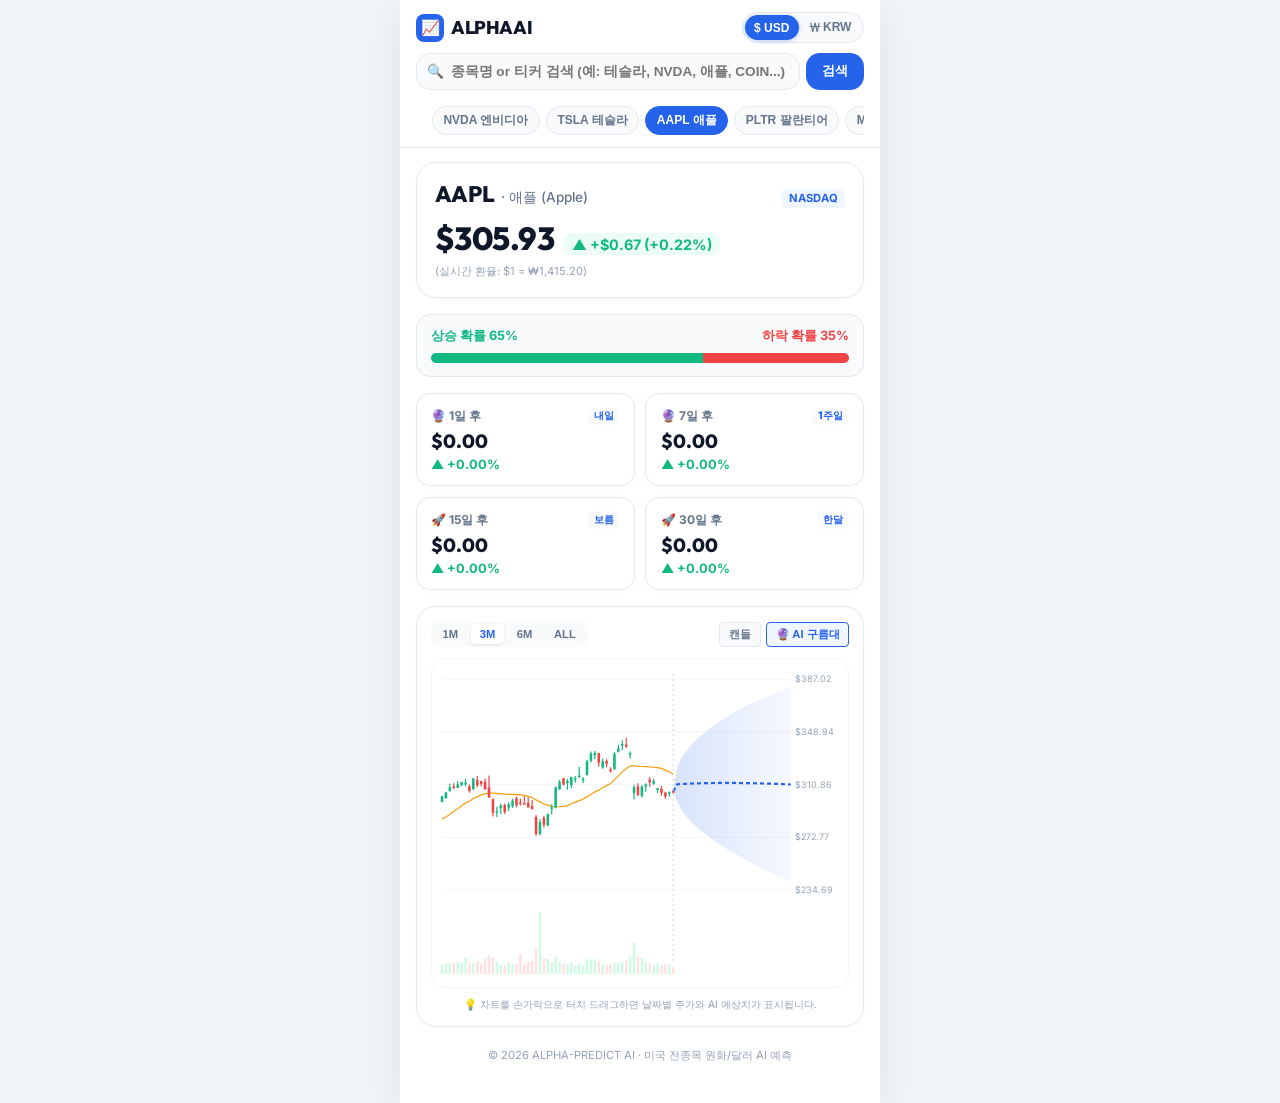
==== commit 8bba58fe: "fix: 정적 HTML 환율 문구 1415.20 수정 및 브라우저 캐시 방지 v2 파라미터 적용" ====
--- a/주식예측프로그램/public/index.html
+++ b/주식예측프로그램/public/index.html
@@ -77,7 +77,7 @@
             <span>▲ +$0.00 (+0.00%)</span>
           </div>
         </div>
-        <div id="fxRateNote" class="fx-rate-note">(기준 환율: $1 = ₩1,385)</div>
+        <div id="fxRateNote" class="fx-rate-note">(실시간 환율: $1 = ₩1,415.20)</div>
       </section>
 
       <!-- 2. Simple Up / Down Probability Bar -->
@@ -170,7 +170,7 @@
     </footer>
   </div>
 
-  <script src="js/chart_engine.js"></script>
-  <script src="js/app.js"></script>
+  <script src="js/chart_engine.js?v=20260818_2"></script>
+  <script src="js/app.js?v=20260818_2"></script>
 </body>
 </html>
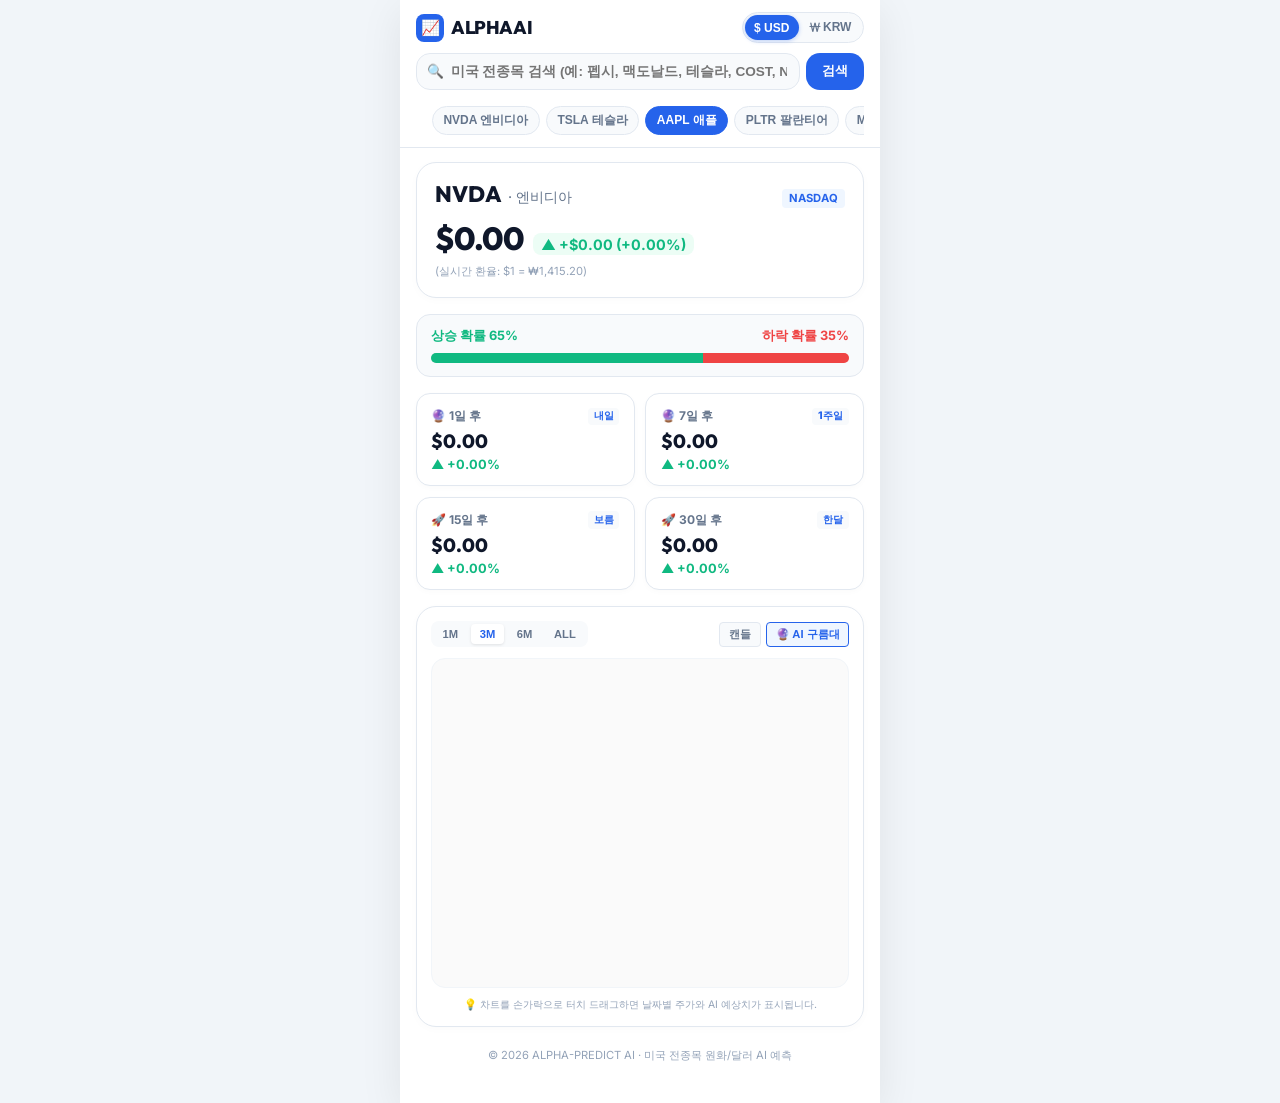
==== commit fe92e9cb: "feat: 펩시(PEP), 맥도날드(MCD) 등 나스닥/미국 전종목 무제한 실시간 검색 및 예측 지원" ====
--- a/주식예측프로그램/public/index.html
+++ b/주식예측프로그램/public/index.html
@@ -38,7 +38,7 @@
         <form id="searchForm" class="search-form">
           <div class="search-input-wrap">
             <span class="search-icon">🔍</span>
-            <input type="text" id="searchInput" placeholder="종목명 or 티커 검색 (예: 테슬라, NVDA, 애플, COIN...)" autocomplete="off" />
+            <input type="text" id="searchInput" placeholder="미국 전종목 검색 (예: 펩시, 맥도날드, 테슬라, COST, NVDA...)" autocomplete="off" />
           </div>
           <button type="submit" class="btn-search">검색</button>
         </form>
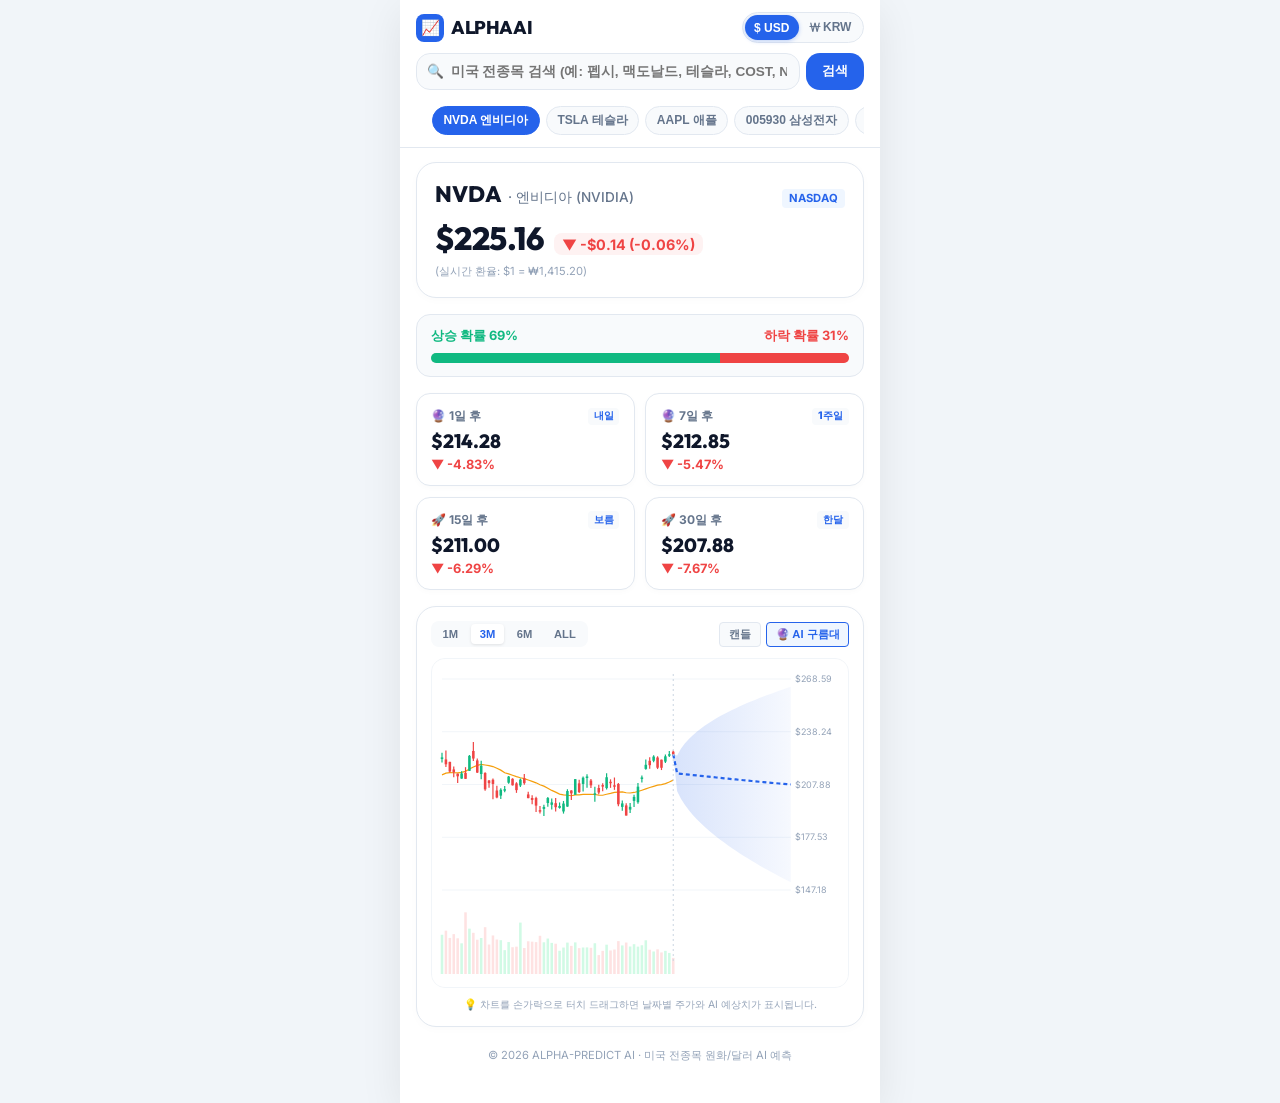
==== commit de7b4d02: "Fix: Add robust instant local data cache, multi-proxy live fetching, and daily update workflow" ====
--- a/주식예측프로그램/public/index.html
+++ b/주식예측프로그램/public/index.html
@@ -51,10 +51,10 @@
         <button type="button" class="p-chip active" data-ticker="NVDA">NVDA 엔비디아</button>
         <button type="button" class="p-chip" data-ticker="TSLA">TSLA 테슬라</button>
         <button type="button" class="p-chip" data-ticker="AAPL">AAPL 애플</button>
+        <button type="button" class="p-chip" data-ticker="005930">005930 삼성전자</button>
+        <button type="button" class="p-chip" data-ticker="000660">000660 SK하이닉스</button>
         <button type="button" class="p-chip" data-ticker="PLTR">PLTR 팔란티어</button>
-        <button type="button" class="p-chip" data-ticker="MSFT">MSFT 마소</button>
-        <button type="button" class="p-chip" data-ticker="COIN">COIN 코인베이스</button>
-        <button type="button" class="p-chip" data-ticker="AMZN">AMZN 아마존</button>
+        <button type="button" class="p-chip" data-ticker="MSFT">MSFT 마이크로소프트</button>
         <button type="button" class="p-chip" data-ticker="QQQ">QQQ 나스닥ETF</button>
       </div>
     </header>
